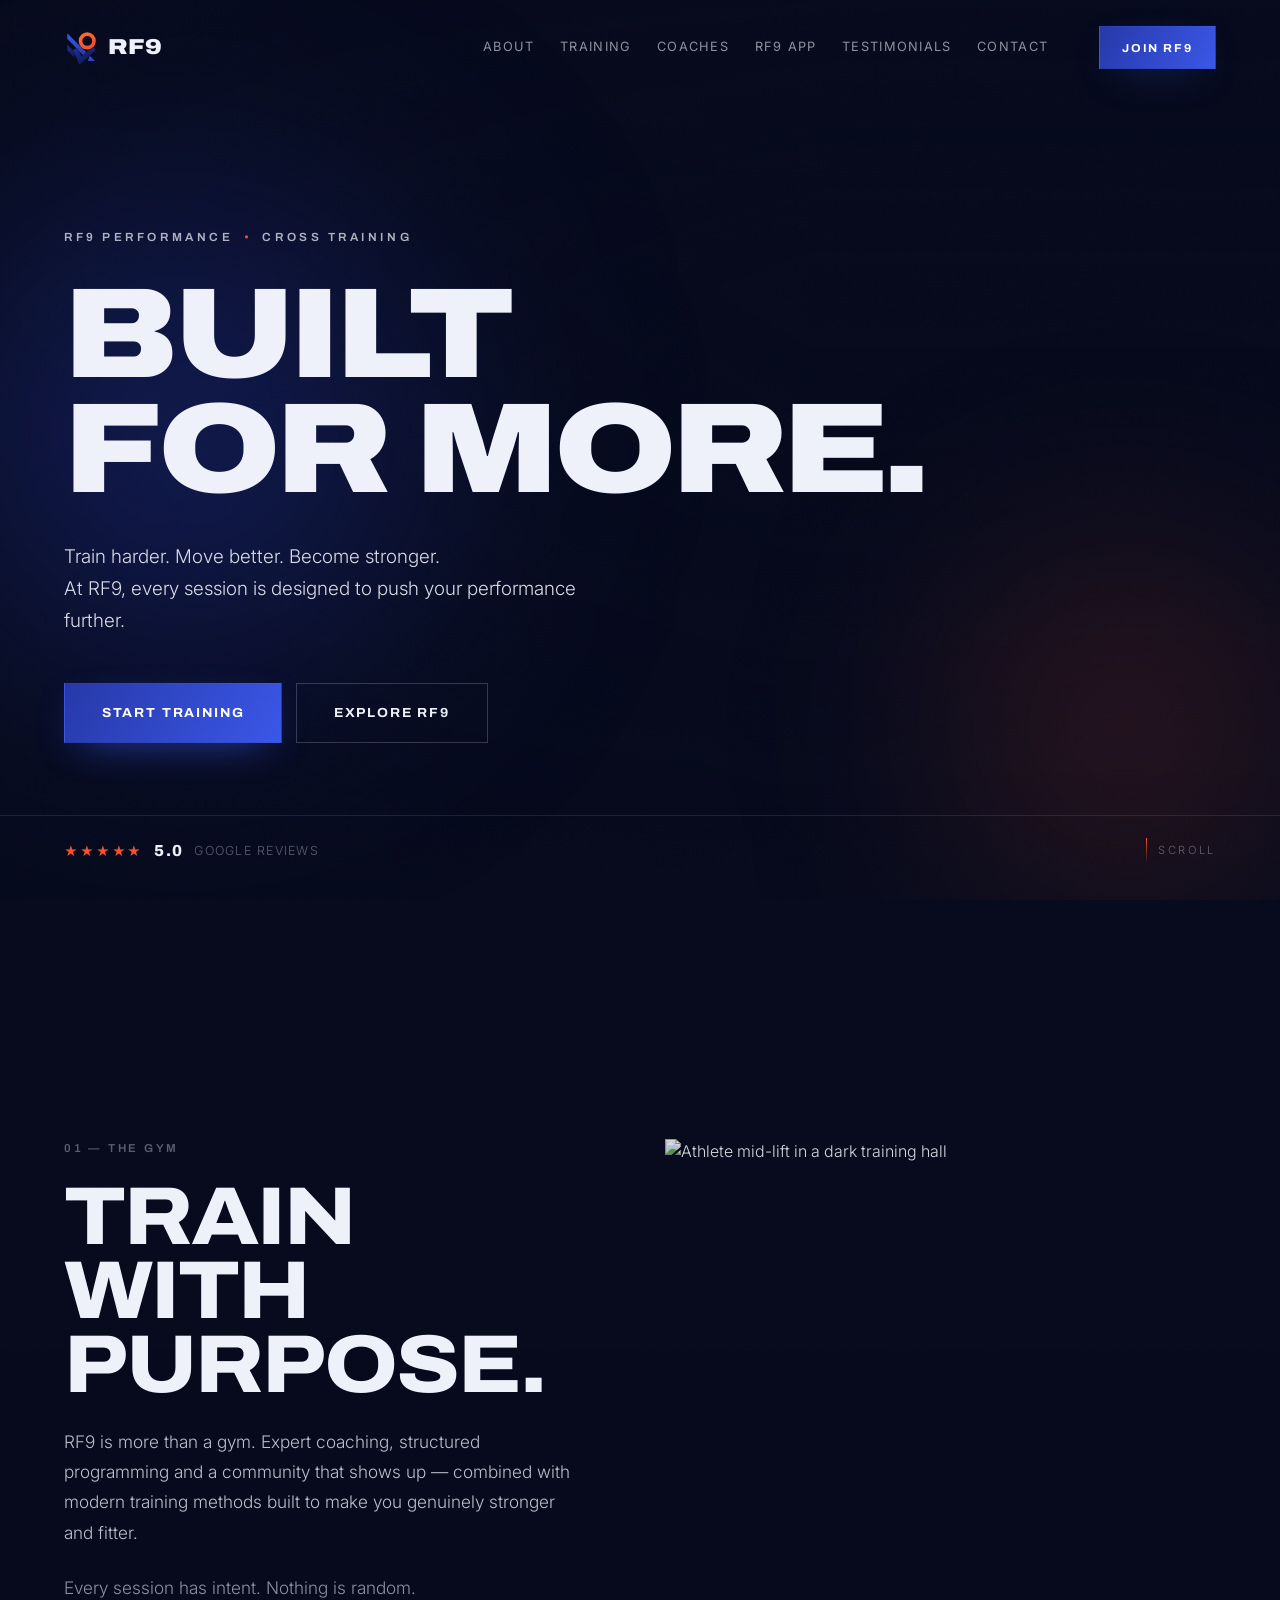
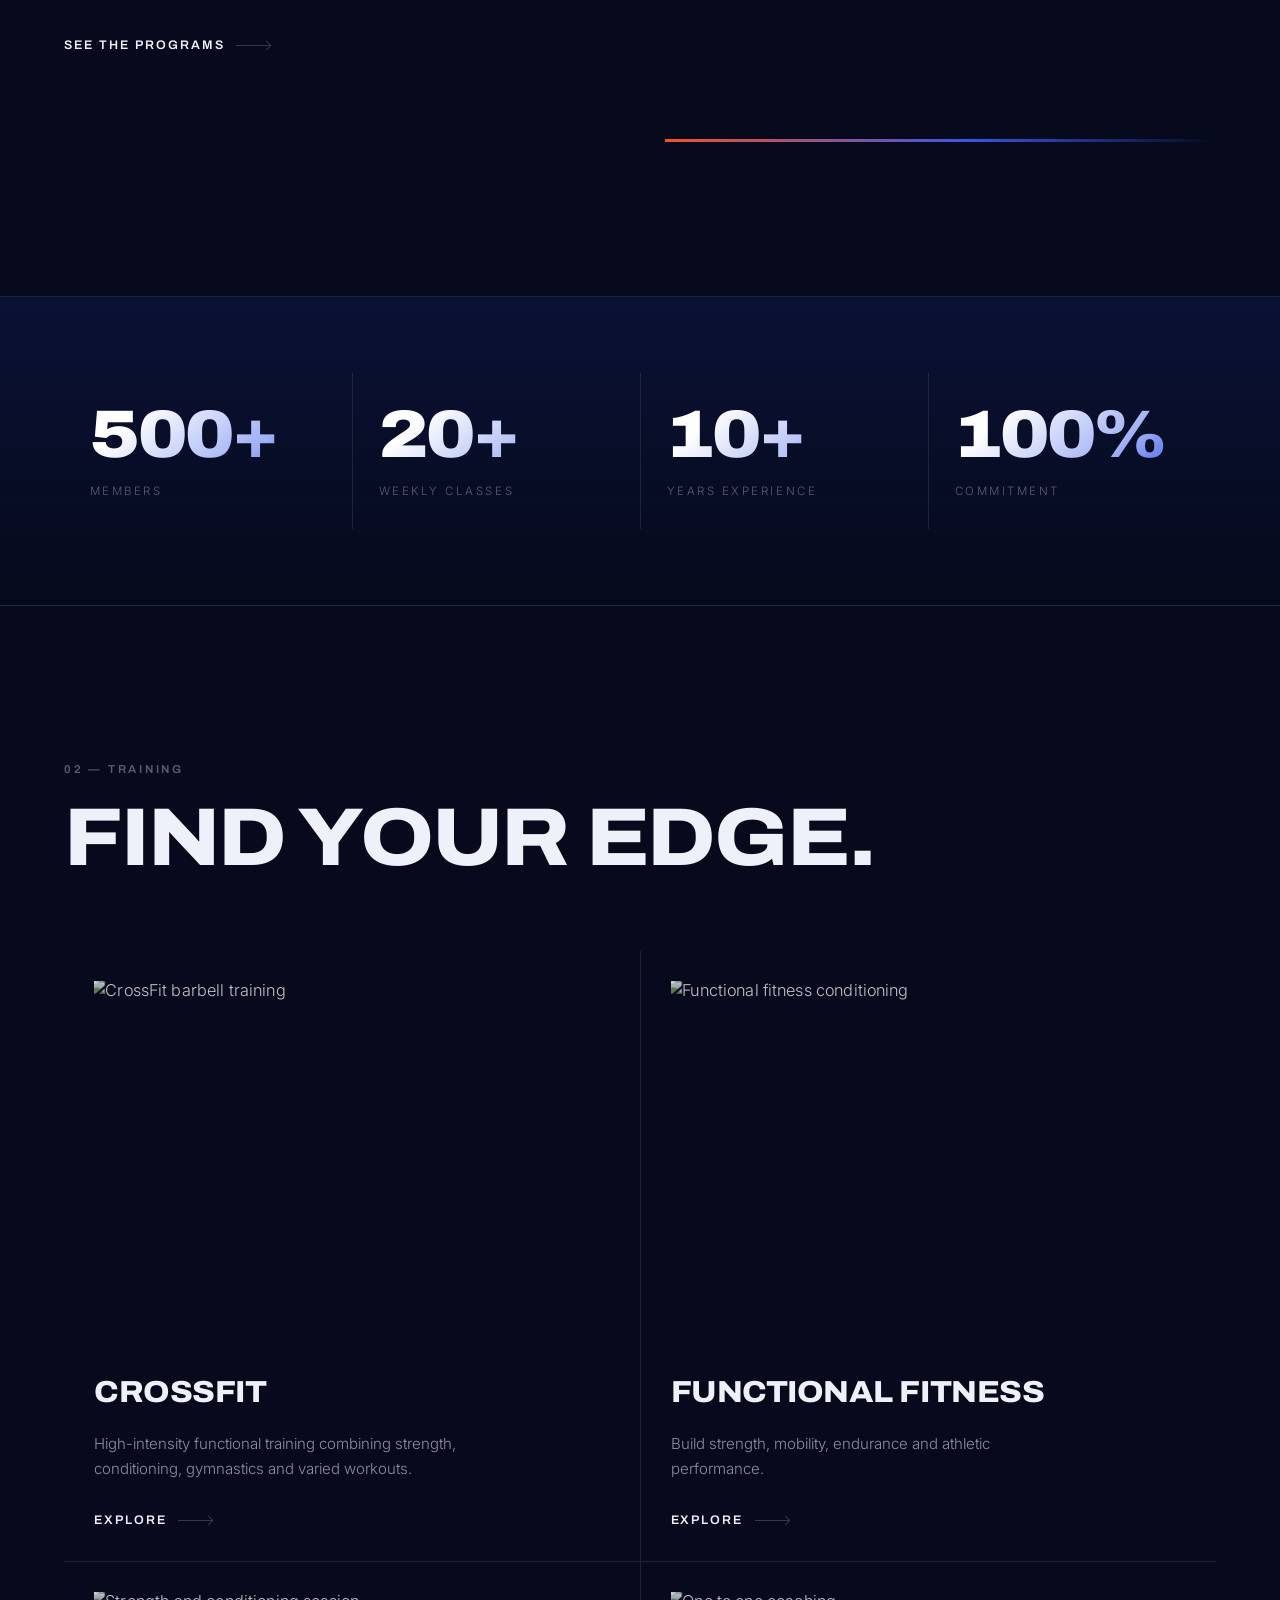
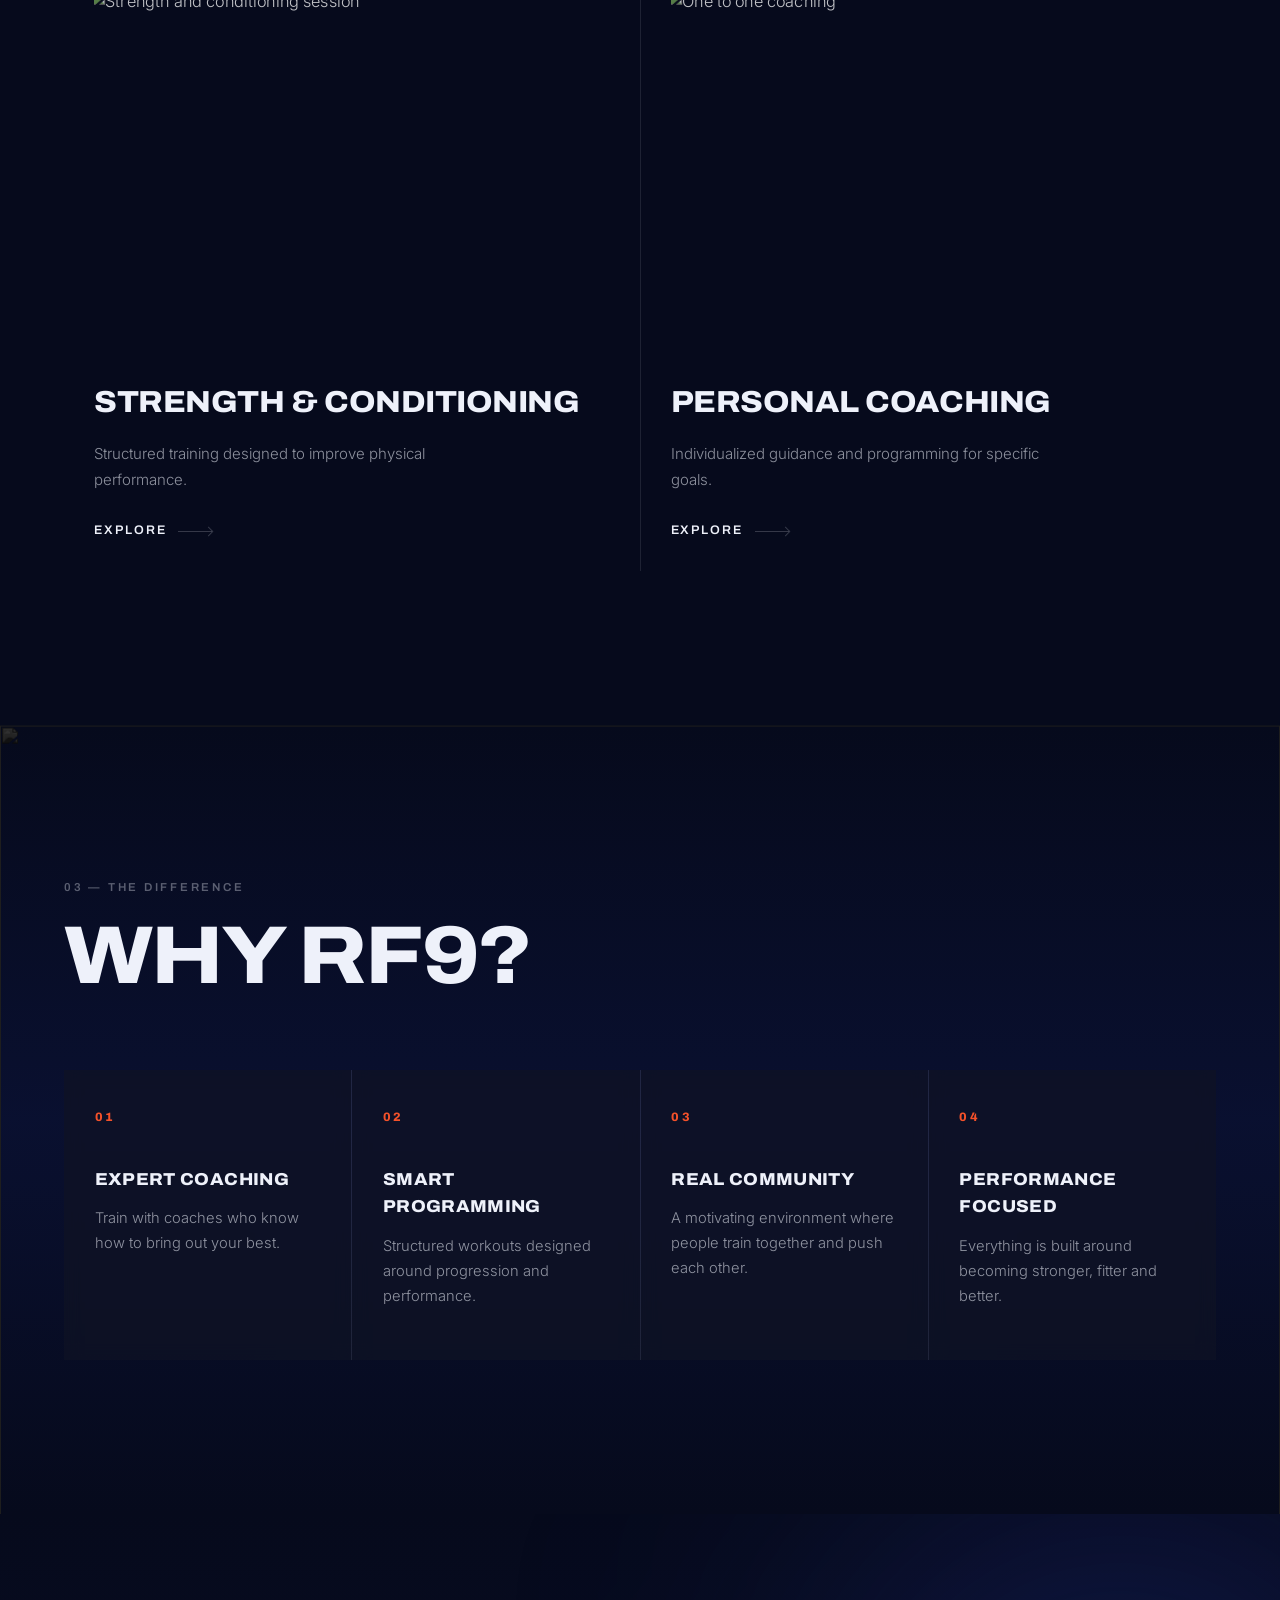
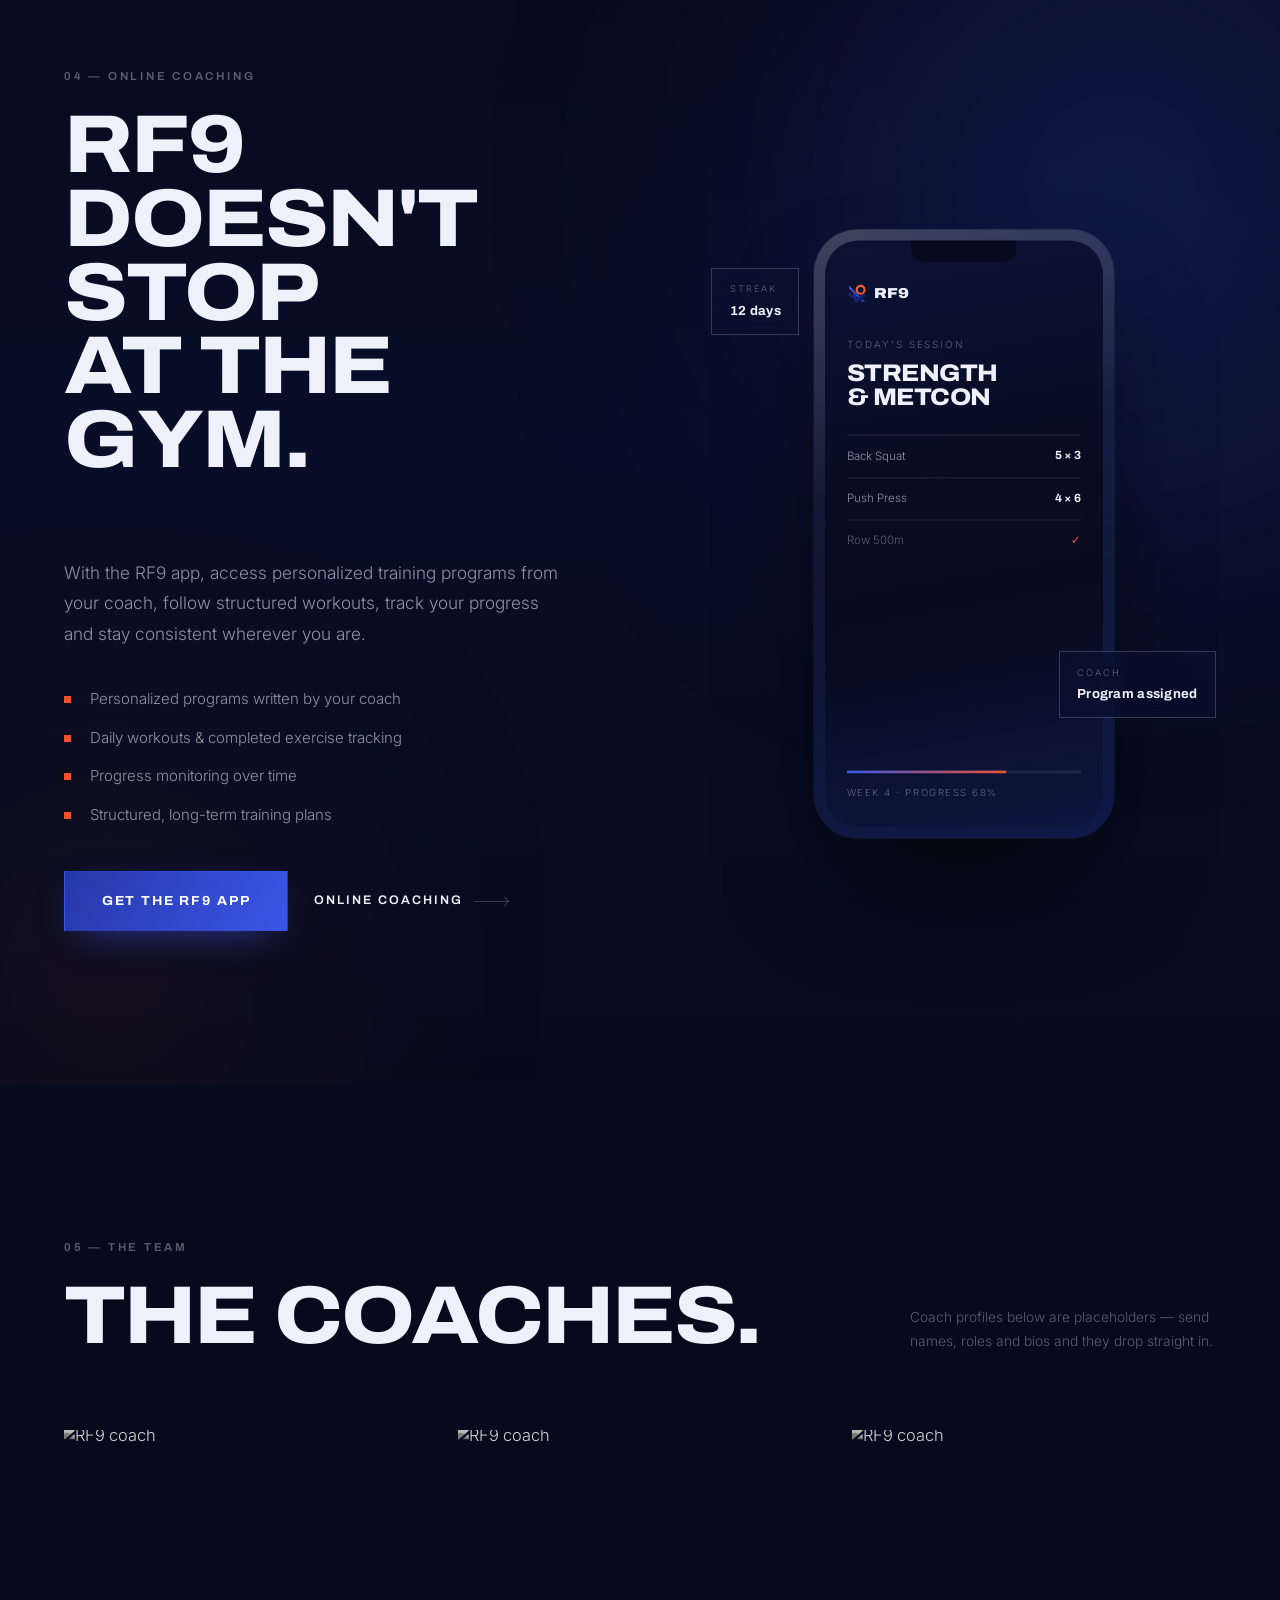
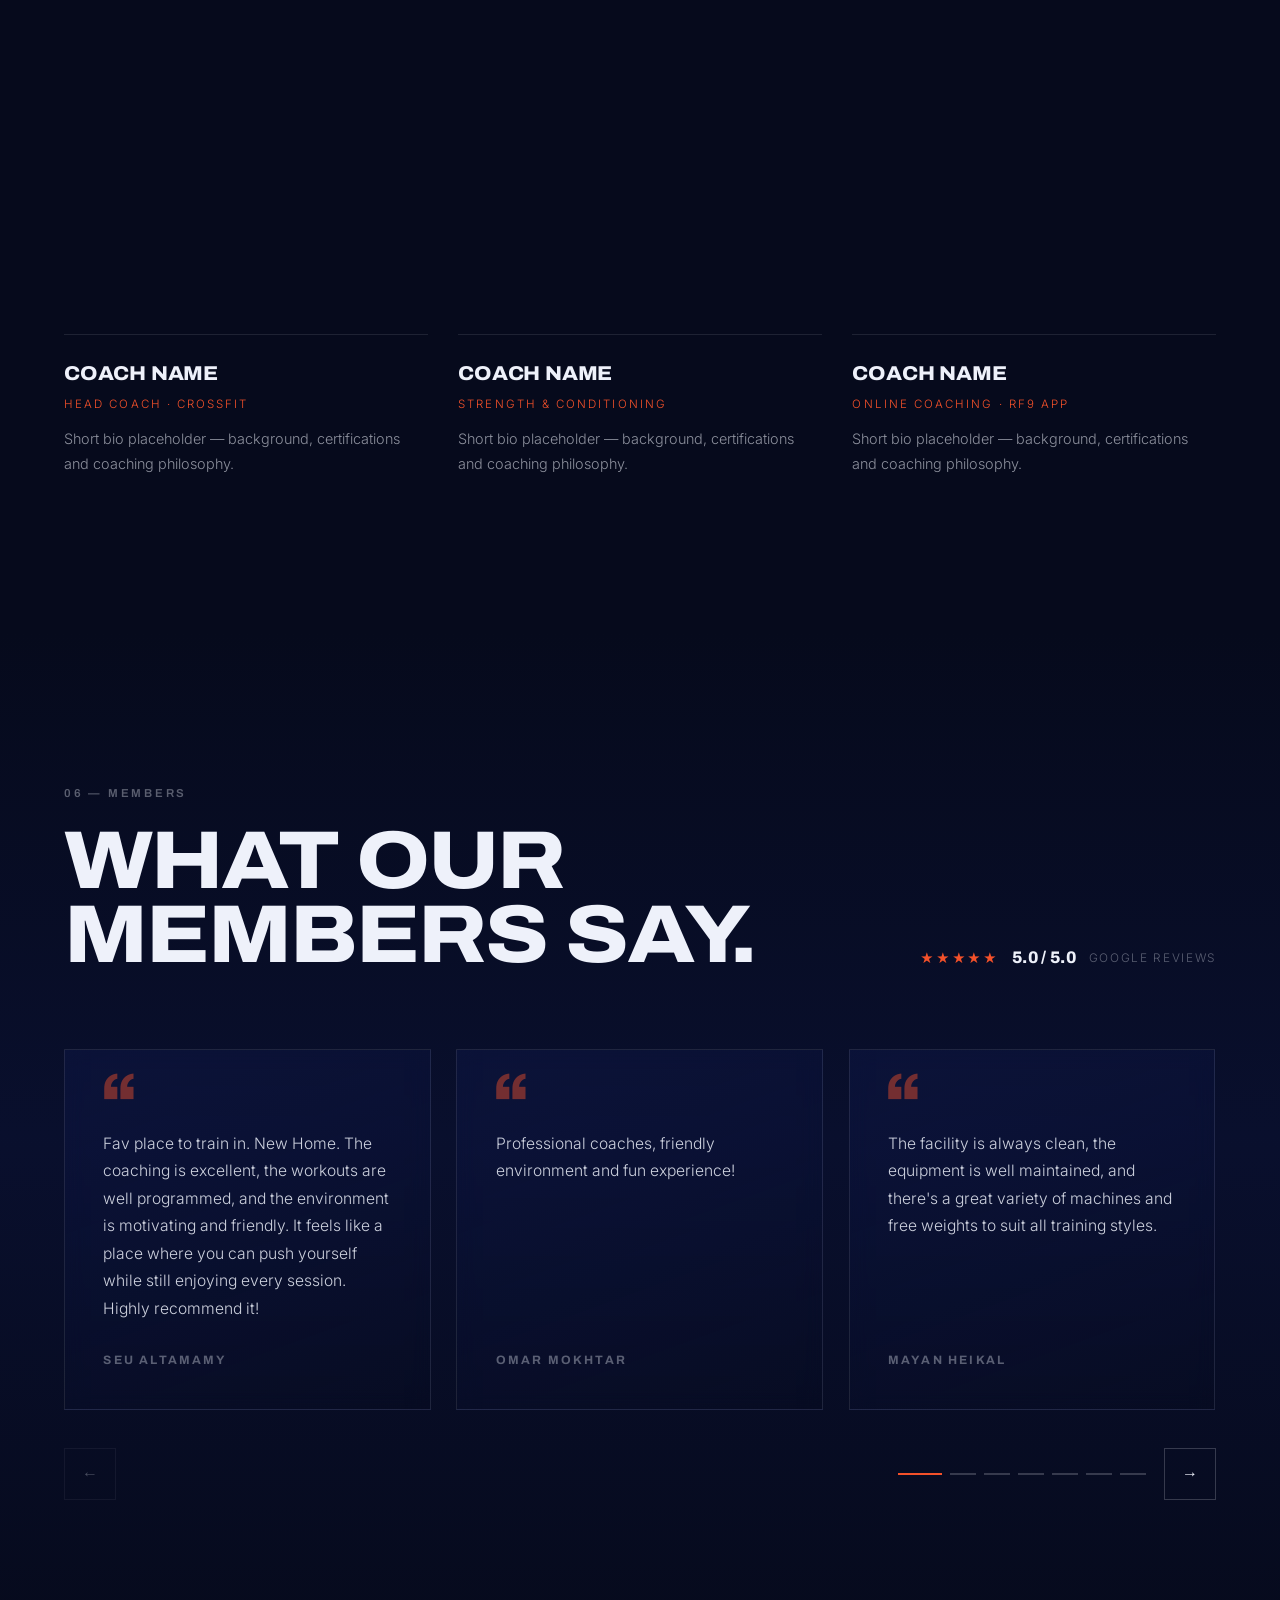
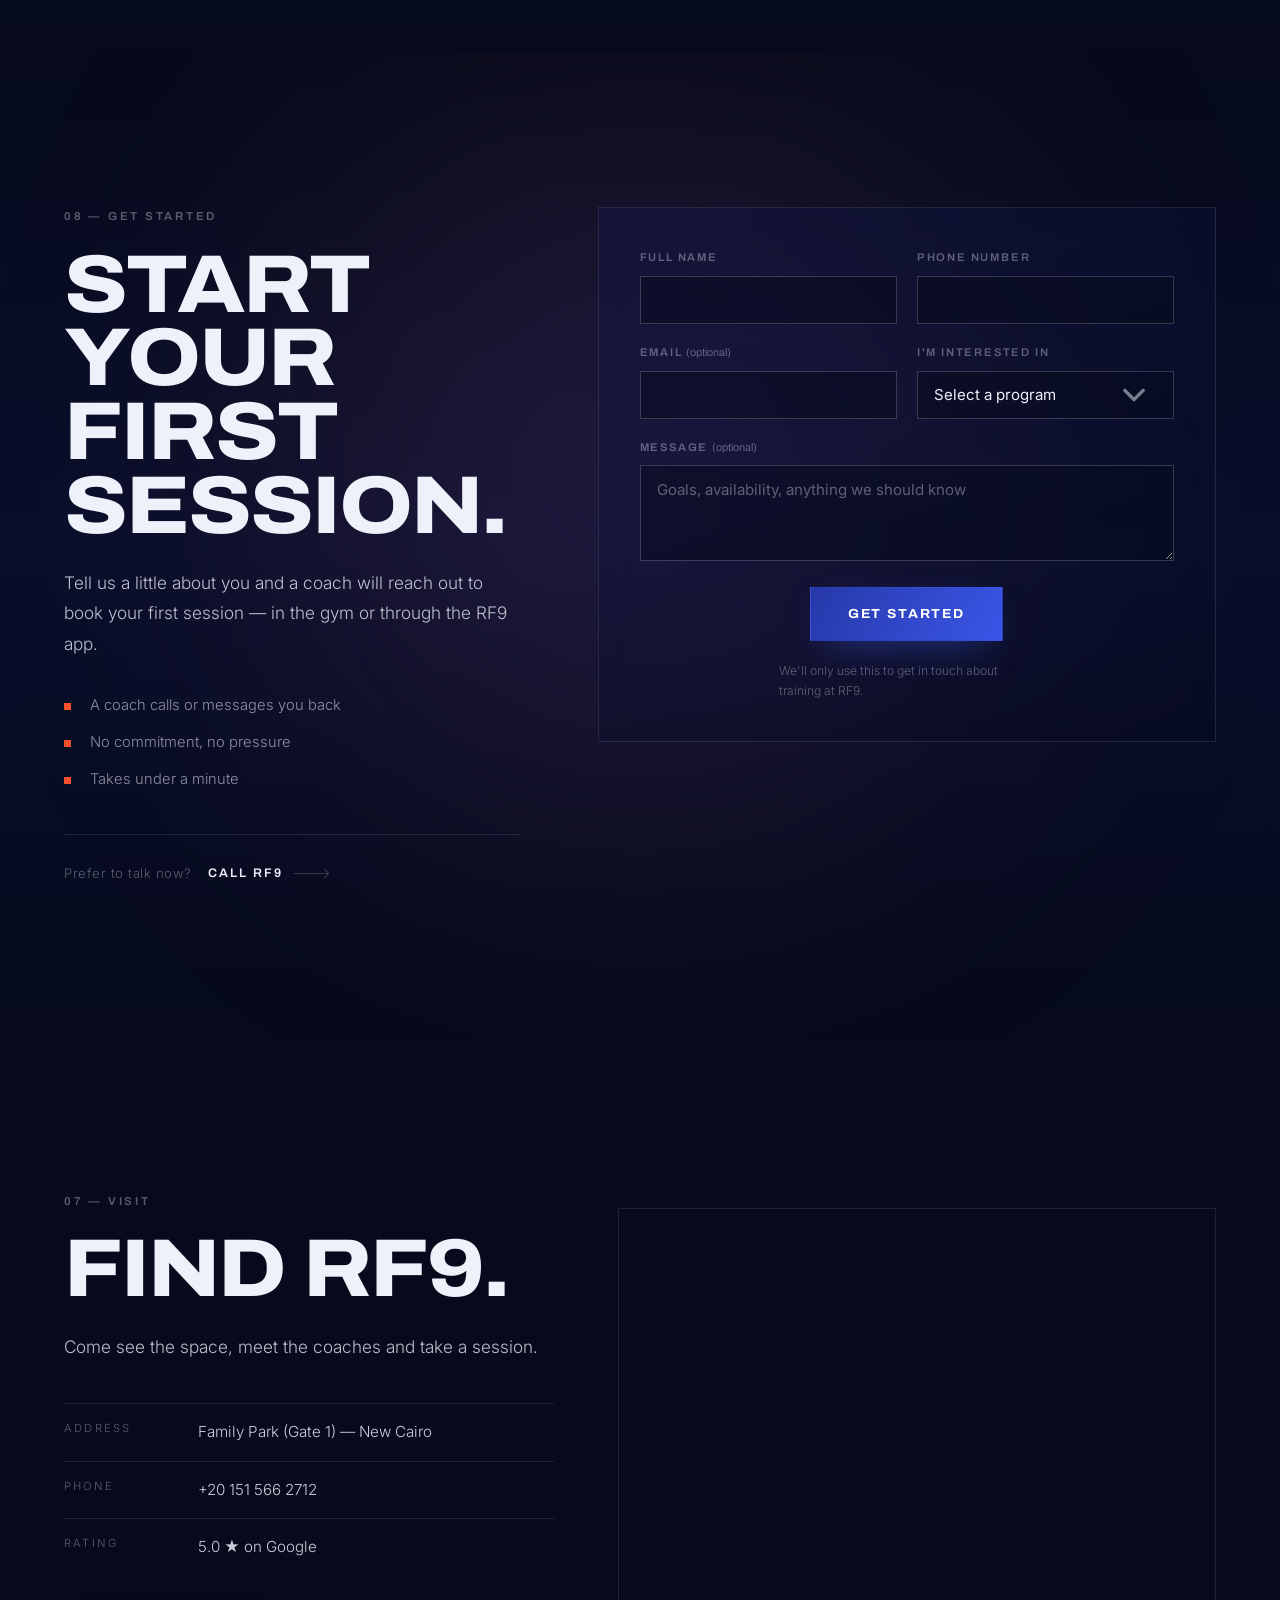
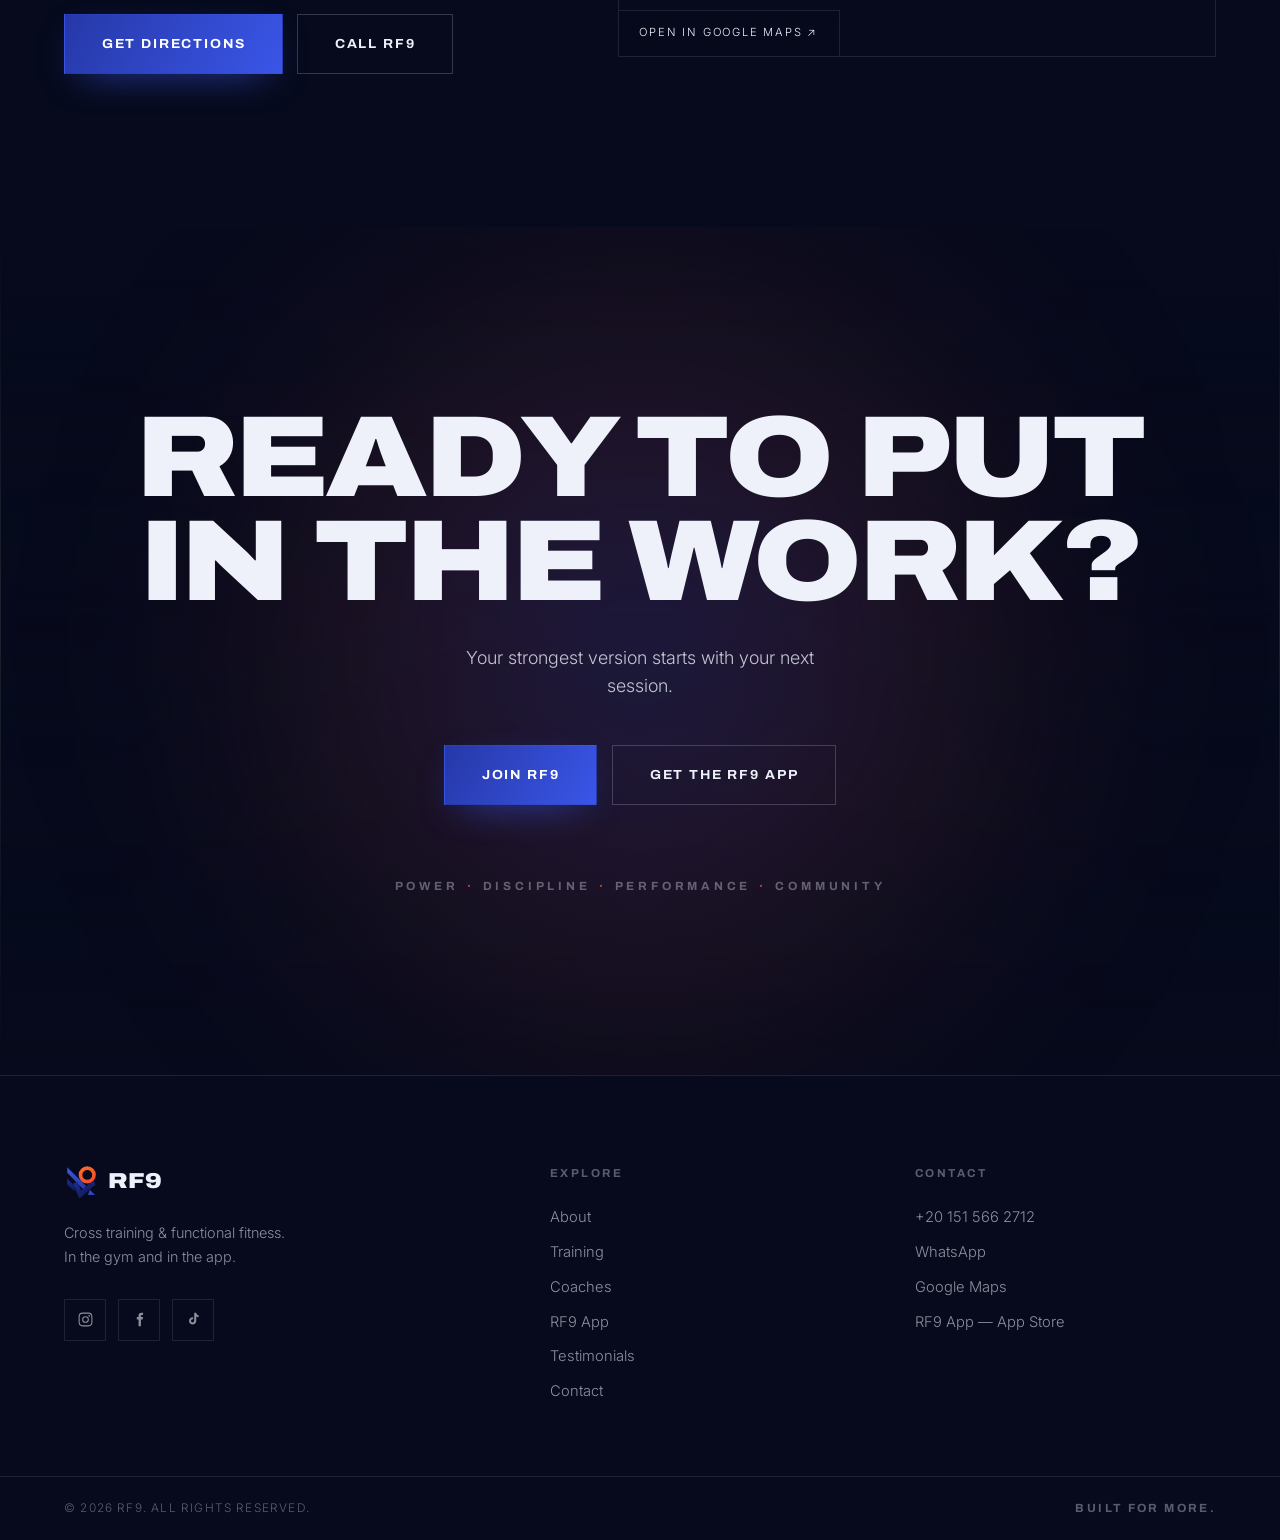
==== index.html @ 8c1f5a5f "Initial commit: RF9 premium gym website Static single-page site for RF9 CrossFit & functional fitnes" ====
<!doctype html>
<html lang="en">
<head>
<meta charset="utf-8">
<meta name="viewport" content="width=device-width,initial-scale=1">
<title>RF9 — Built For More. | CrossFit &amp; Functional Fitness</title>
<meta name="description" content="RF9 is a performance-focused CrossFit and functional fitness gym. Expert coaching, structured programming and online coaching through the RF9 app.">
<meta name="theme-color" content="#070B20">
<meta property="og:title" content="RF9 — Built For More.">
<meta property="og:description" content="Train harder. Move better. Become stronger.">
<meta property="og:type" content="website">
<link rel="icon" href="assets/logo.svg">
<link rel="preconnect" href="https://fonts.googleapis.com">
<link rel="preconnect" href="https://fonts.gstatic.com" crossorigin>
<link rel="preconnect" href="https://images.unsplash.com">
<link href="https://fonts.googleapis.com/css2?family=Archivo:wdth,wght@75..125,400..900&family=Inter:wght@300;400;500&display=swap" rel="stylesheet">
<link rel="stylesheet" href="styles.css">
</head>
<body>
<div class="grain" aria-hidden="true"></div>

<!-- ============ NAV ============ -->
<header class="nav" id="nav">
  <div class="nav__inner">
    <a class="brand" href="#top" aria-label="RF9 home">
      <img src="assets/logo.svg" alt="" class="brand__mark">
      <span class="brand__word">RF9</span>
    </a>
    <nav class="nav__links" aria-label="Primary">
      <a href="#about">About</a>
      <a href="#training">Training</a>
      <a href="#coaches">Coaches</a>
      <a href="#app">RF9 App</a>
      <a href="#testimonials">Testimonials</a>
      <a href="#contact">Contact</a>
    </nav>
    <a class="btn btn--solid nav__cta" href="#start" data-magnetic>Join RF9</a>
    <button class="burger" id="burger" aria-label="Open menu" aria-expanded="false" aria-controls="mobileMenu">
      <span></span><span></span>
    </button>
  </div>
</header>

<div class="mobile-menu" id="mobileMenu" hidden>
  <nav aria-label="Mobile">
    <a href="#about">About</a>
    <a href="#training">Training</a>
    <a href="#coaches">Coaches</a>
    <a href="#app">RF9 App</a>
    <a href="#testimonials">Testimonials</a>
    <a href="#contact">Contact</a>
  </nav>
  <div class="mobile-menu__foot">
    <a class="btn btn--solid" href="#start">Join RF9</a>
    <a class="btn btn--ghost" href="tel:+201515662712">Call RF9</a>
  </div>
</div>

<main id="top">

<!-- ============ HERO ============ -->
<section class="hero">
  <div class="hero__media">
    <img src="https://images.unsplash.com/photo-1526506118085-60ce8714f8c5?w=2200&q=80&auto=format&fit=crop"
         alt="Athlete training under low light" fetchpriority="high" data-parallax="0.18">
  </div>
  <div class="hero__scrim"></div>
  <div class="hero__glow hero__glow--blue"></div>
  <div class="hero__glow hero__glow--orange"></div>

  <div class="hero__content shell">
    <p class="eyebrow reveal">RF9 Performance <span class="dot">•</span> Cross Training</p>
    <h1 class="hero__title reveal" data-delay="1">Built<br>For More.</h1>
    <p class="hero__copy reveal" data-delay="2">
      Train harder. Move better. Become stronger.<br>
      At RF9, every session is designed to push your performance further.
    </p>
    <div class="hero__actions reveal" data-delay="3">
      <a class="btn btn--solid btn--lg" href="#start" data-magnetic>Start Training</a>
      <a class="btn btn--ghost btn--lg" href="#about" data-magnetic>Explore RF9</a>
    </div>
  </div>

  <div class="hero__foot shell">
    <a class="rating" href="#location">
      <span class="rating__stars" aria-hidden="true">★★★★★</span>
      <span class="rating__num">5.0</span>
      <span class="rating__label">Google Reviews</span>
    </a>
    <span class="scroll-hint"><i></i>Scroll</span>
  </div>
</section>

<!-- ============ INTRO ============ -->
<section class="intro section" id="about">
  <div class="shell intro__grid">
    <div class="intro__text">
      <p class="label reveal">01 — The Gym</p>
      <h2 class="h2 reveal" data-delay="1">Train with<br>purpose.</h2>
      <p class="lead reveal" data-delay="2">
        RF9 is more than a gym. Expert coaching, structured programming and a community
        that shows up — combined with modern training methods built to make you
        genuinely stronger and fitter.
      </p>
      <p class="lead lead--muted reveal" data-delay="3">
        Every session has intent. Nothing is random.
      </p>
      <a class="link-arrow reveal" data-delay="4" href="#training">See the programs <i></i></a>
    </div>
    <figure class="intro__media reveal" data-delay="2">
      <img src="https://images.unsplash.com/photo-1550345332-09e3ac987658?w=1400&q=80&auto=format&fit=crop"
           alt="Athlete mid-lift in a dark training hall" loading="lazy" data-parallax="0.1">
      <span class="intro__rule"></span>
    </figure>
  </div>
</section>

<!-- ============ STATS ============ -->
<section class="stats">
  <div class="shell stats__grid">
    <div class="stat reveal"><span class="stat__num" data-count="500" data-suffix="+">0</span><span class="stat__label">Members</span></div>
    <div class="stat reveal" data-delay="1"><span class="stat__num" data-count="20" data-suffix="+">0</span><span class="stat__label">Weekly Classes</span></div>
    <div class="stat reveal" data-delay="2"><span class="stat__num" data-count="10" data-suffix="+">0</span><span class="stat__label">Years Experience</span></div>
    <div class="stat reveal" data-delay="3"><span class="stat__num" data-count="100" data-suffix="%">0</span><span class="stat__label">Commitment</span></div>
  </div>
</section>

<!-- ============ TRAINING ============ -->
<section class="section training" id="training">
  <div class="shell">
    <header class="section__head">
      <p class="label reveal">02 — Training</p>
      <h2 class="h2 reveal" data-delay="1">Find your edge.</h2>
    </header>

    <div class="programs">
      <a class="program reveal" href="#start">
        <div class="program__media">
          <img src="https://images.unsplash.com/photo-1583454110551-21f2fa2afe61?w=1200&q=80&auto=format&fit=crop" alt="CrossFit barbell training" loading="lazy">
        </div>
        <div class="program__body">
          <h3>CrossFit</h3>
          <p>High-intensity functional training combining strength, conditioning, gymnastics and varied workouts.</p>
          <span class="link-arrow">Explore <i></i></span>
        </div>
      </a>
      <a class="program reveal" data-delay="1" href="#start">
        <div class="program__media">
          <img src="https://images.unsplash.com/photo-1599058917212-d750089bc07e?w=1200&q=80&auto=format&fit=crop" alt="Functional fitness conditioning" loading="lazy">
        </div>
        <div class="program__body">
          <h3>Functional Fitness</h3>
          <p>Build strength, mobility, endurance and athletic performance.</p>
          <span class="link-arrow">Explore <i></i></span>
        </div>
      </a>
      <a class="program reveal" data-delay="2" href="#start">
        <div class="program__media">
          <img src="https://images.unsplash.com/photo-1605296867304-46d5465a13f1?w=1200&q=80&auto=format&fit=crop" alt="Strength and conditioning session" loading="lazy">
        </div>
        <div class="program__body">
          <h3>Strength &amp; Conditioning</h3>
          <p>Structured training designed to improve physical performance.</p>
          <span class="link-arrow">Explore <i></i></span>
        </div>
      </a>
      <a class="program reveal" data-delay="3" href="#start">
        <div class="program__media">
          <img src="https://images.unsplash.com/photo-1574680096145-d05b474e2155?w=1200&q=80&auto=format&fit=crop" alt="One to one coaching" loading="lazy">
        </div>
        <div class="program__body">
          <h3>Personal Coaching</h3>
          <p>Individualized guidance and programming for specific goals.</p>
          <span class="link-arrow">Explore <i></i></span>
        </div>
      </a>
    </div>
  </div>
</section>

<!-- ============ WHY RF9 ============ -->
<section class="section why">
  <div class="why__bg"><img src="https://images.unsplash.com/photo-1581009146145-b5ef050c2e1e?w=1800&q=80&auto=format&fit=crop" alt="" aria-hidden="true" loading="lazy" data-parallax="0.12"></div>
  <div class="shell why__inner">
    <header class="section__head">
      <p class="label reveal">03 — The Difference</p>
      <h2 class="h2 reveal" data-delay="1">Why RF9?</h2>
    </header>
    <div class="pillars">
      <div class="pillar reveal"><span class="pillar__n">01</span><h3>Expert Coaching</h3><p>Train with coaches who know how to bring out your best.</p></div>
      <div class="pillar reveal" data-delay="1"><span class="pillar__n">02</span><h3>Smart Programming</h3><p>Structured workouts designed around progression and performance.</p></div>
      <div class="pillar reveal" data-delay="2"><span class="pillar__n">03</span><h3>Real Community</h3><p>A motivating environment where people train together and push each other.</p></div>
      <div class="pillar reveal" data-delay="3"><span class="pillar__n">04</span><h3>Performance Focused</h3><p>Everything is built around becoming stronger, fitter and better.</p></div>
    </div>
  </div>
</section>

<!-- ============ RF9 APP ============ -->
<section class="section app" id="app">
  <div class="app__aura app__aura--blue"></div>
  <div class="app__aura app__aura--orange"></div>
  <div class="shell app__grid">
    <div class="app__text">
      <p class="label reveal">04 — Online Coaching</p>
      <h2 class="h2 reveal" data-delay="1">RF9 doesn't stop<br>at the gym.</h2>
      <p class="lead reveal" data-delay="2">Your training can go wherever you do.</p>
      <p class="lead lead--muted reveal" data-delay="3">
        With the RF9 app, access personalized training programs from your coach,
        follow structured workouts, track your progress and stay consistent wherever you are.
      </p>
      <ul class="app__list reveal" data-delay="3">
        <li>Personalized programs written by your coach</li>
        <li>Daily workouts &amp; completed exercise tracking</li>
        <li>Progress monitoring over time</li>
        <li>Structured, long-term training plans</li>
      </ul>
      <div class="app__actions reveal" data-delay="4">
        <a class="btn btn--solid btn--lg" href="https://apps.apple.com/eg/app/rf9/id6776880317" target="_blank" rel="noopener" data-magnetic>Get the RF9 App</a>
        <a class="link-arrow" href="#start">Online Coaching <i></i></a>
      </div>
    </div>

    <div class="app__visual reveal" data-delay="2">
      <div class="phone" data-parallax="0.06">
        <div class="phone__frame">
          <div class="phone__screen">
            <div class="ui">
              <div class="ui__top">
                <img src="assets/logo.svg" alt="" class="ui__logo">
                <span class="ui__word">RF9</span>
              </div>
              <p class="ui__hello">Today's Session</p>
              <h4 class="ui__title">Strength<br>&amp; Metcon</h4>
              <div class="ui__row"><span>Back Squat</span><b>5 × 3</b></div>
              <div class="ui__row"><span>Push Press</span><b>4 × 6</b></div>
              <div class="ui__row ui__row--done"><span>Row 500m</span><b>✓</b></div>
              <div class="ui__bar"><i style="width:68%"></i></div>
              <p class="ui__meta">Week 4 · Progress 68%</p>
            </div>
          </div>
        </div>
      </div>
      <div class="float float--a">
        <span class="float__k">Streak</span><span class="float__v">12 days</span>
      </div>
      <div class="float float--b">
        <span class="float__k">Coach</span><span class="float__v">Program assigned</span>
      </div>
    </div>
  </div>
</section>

<!-- ============ COACHES ============ -->
<section class="section coaches" id="coaches">
  <div class="shell">
    <header class="section__head section__head--split">
      <div>
        <p class="label reveal">05 — The Team</p>
        <h2 class="h2 reveal" data-delay="1">The coaches.</h2>
      </div>
      <p class="section__note reveal" data-delay="2">Coach profiles below are placeholders — send names, roles and bios and they drop straight in.</p>
    </header>
    <div class="coach-grid">
      <article class="coach reveal">
        <div class="coach__media"><img src="https://images.unsplash.com/photo-1574680096145-d05b474e2155?w=900&q=80&auto=format&fit=crop" alt="RF9 coach" loading="lazy"></div>
        <div class="coach__body">
          <h3>Coach Name</h3>
          <p class="coach__role">Head Coach · CrossFit</p>
          <p class="coach__bio">Short bio placeholder — background, certifications and coaching philosophy.</p>
        </div>
      </article>
      <article class="coach reveal" data-delay="1">
        <div class="coach__media"><img src="https://images.unsplash.com/photo-1532384748853-8f54a8f476e2?w=900&q=80&auto=format&fit=crop" alt="RF9 coach" loading="lazy"></div>
        <div class="coach__body">
          <h3>Coach Name</h3>
          <p class="coach__role">Strength &amp; Conditioning</p>
          <p class="coach__bio">Short bio placeholder — background, certifications and coaching philosophy.</p>
        </div>
      </article>
      <article class="coach reveal" data-delay="2">
        <div class="coach__media"><img src="https://images.unsplash.com/photo-1541534741688-6078c6bfb5c5?w=900&q=80&auto=format&fit=crop" alt="RF9 coach" loading="lazy"></div>
        <div class="coach__body">
          <h3>Coach Name</h3>
          <p class="coach__role">Online Coaching · RF9 App</p>
          <p class="coach__bio">Short bio placeholder — background, certifications and coaching philosophy.</p>
        </div>
      </article>
    </div>
  </div>
</section>

<!-- ============ TESTIMONIALS ============ -->
<section class="section quotes" id="testimonials">
  <div class="shell">
    <header class="section__head section__head--split">
      <div>
        <p class="label reveal">06 — Members</p>
        <h2 class="h2 reveal" data-delay="1">What our<br>members say.</h2>
      </div>
      <div class="quotes__rating reveal" data-delay="2">
        <span class="rating__stars" aria-hidden="true">★★★★★</span>
        <strong>5.0 / 5.0</strong>
        <span>Google Reviews</span>
      </div>
    </header>

    <div class="carousel" id="carousel">
      <div class="carousel__track" id="track">
        <figure class="quote"><blockquote>Fav place to train in. New Home. The coaching is excellent, the workouts are well programmed, and the environment is motivating and friendly. It feels like a place where you can push yourself while still enjoying every session. Highly recommend it!</blockquote><figcaption>Seu Altamamy</figcaption></figure>
        <figure class="quote"><blockquote>Professional coaches, friendly environment and fun experience!</blockquote><figcaption>Omar Mokhtar</figcaption></figure>
        <figure class="quote"><blockquote>The facility is always clean, the equipment is well maintained, and there's a great variety of machines and free weights to suit all training styles.</blockquote><figcaption>Mayan Heikal</figcaption></figure>
        <figure class="quote"><blockquote>Feels like home. Best coach ever.</blockquote><figcaption>Sahar Hatem</figcaption></figure>
        <figure class="quote"><blockquote>Very spacious. One of the best places to train at.</blockquote><figcaption>Rawan Farid</figcaption></figure>
        <figure class="quote"><blockquote>It's comfortable and the coaches are really good.</blockquote><figcaption>Ahmed Abdelsalam</figcaption></figure>
        <figure class="quote"><blockquote>The finest out there!!</blockquote><figcaption>Ragy Emad</figcaption></figure>
        <figure class="quote"><blockquote>Different experience.</blockquote><figcaption>Mohamed Sherif</figcaption></figure>
        <figure class="quote"><blockquote>10/10</blockquote><figcaption>Saged Reda</figcaption></figure>
      </div>
      <div class="carousel__nav">
        <button class="cbtn" id="prev" aria-label="Previous testimonials">&#8592;</button>
        <div class="carousel__dots" id="dots"></div>
        <button class="cbtn" id="next" aria-label="Next testimonials">&#8594;</button>
      </div>
    </div>
  </div>
</section>

<!-- ============ LEAD FORM ============ -->
<section class="section leadgen" id="start">
  <div class="lead__aura"></div>
  <div class="shell lead__grid">
    <div class="lead__text">
      <p class="label reveal">08 — Get Started</p>
      <h2 class="h2 reveal" data-delay="1">Start your<br>first session.</h2>
      <p class="lead reveal" data-delay="2">
        Tell us a little about you and a coach will reach out to book your first
        session — in the gym or through the RF9 app.
      </p>
      <ul class="lead__points reveal" data-delay="3">
        <li>A coach calls or messages you back</li>
        <li>No commitment, no pressure</li>
        <li>Takes under a minute</li>
      </ul>
      <div class="lead__alt reveal" data-delay="4">
        <span>Prefer to talk now?</span>
        <a class="link-arrow" href="tel:+201515662712">Call RF9 <i></i></a>
      </div>
    </div>

    <form class="lead__form reveal" id="leadForm" data-delay="2" novalidate>
      <div class="field">
        <label for="lf-name">Full name</label>
        <input id="lf-name" name="name" type="text" autocomplete="name" required>
        <span class="field__err">Please enter your name.</span>
      </div>

      <div class="field">
        <label for="lf-phone">Phone number</label>
        <input id="lf-phone" name="phone" type="tel" inputmode="tel" autocomplete="tel" required>
        <span class="field__err">Please enter a valid phone number.</span>
      </div>

      <div class="field">
        <label for="lf-email">Email <span class="field__opt">(optional)</span></label>
        <input id="lf-email" name="email" type="email" autocomplete="email">
        <span class="field__err">Please enter a valid email.</span>
      </div>

      <div class="field">
        <label for="lf-interest">I'm interested in</label>
        <select id="lf-interest" name="interest" required>
          <option value="" disabled selected>Select a program</option>
          <option>CrossFit</option>
          <option>Functional Fitness</option>
          <option>Strength &amp; Conditioning</option>
          <option>Personal Coaching</option>
          <option>RF9 App — Online Coaching</option>
          <option>Not sure yet</option>
        </select>
        <span class="field__err">Please select an option.</span>
      </div>

      <div class="field field--wide">
        <label for="lf-message">Message <span class="field__opt">(optional)</span></label>
        <textarea id="lf-message" name="message" rows="3" placeholder="Goals, availability, anything we should know"></textarea>
      </div>

      <!-- honeypot: leave empty, hidden from real users -->
      <div class="field field--trap" aria-hidden="true">
        <label for="lf-company">Company</label>
        <input id="lf-company" name="company" type="text" tabindex="-1" autocomplete="off">
      </div>

      <div class="field field--wide lead__submit-row">
        <button class="btn btn--solid btn--lg" type="submit" id="leadSubmit" data-magnetic>
          <span class="btn__label">Get Started</span>
          <span class="btn__spinner" aria-hidden="true"></span>
        </button>
        <p class="lead__privacy">We'll only use this to get in touch about training at RF9.</p>
      </div>

      <div class="lead__status" id="leadStatus" role="status" aria-live="polite" hidden></div>
    </form>
  </div>
</section>

<!-- ============ LOCATION ============ -->
<section class="section location" id="location">
  <div class="shell location__grid">
    <div class="location__text">
      <p class="label reveal">07 — Visit</p>
      <h2 class="h2 reveal" data-delay="1">Find RF9.</h2>
      <p class="lead reveal" data-delay="2">Come see the space, meet the coaches and take a session.</p>
      <dl class="facts reveal" data-delay="3">
        <div><dt>Address</dt><dd><a target="_blank" rel="noopener" href="https://maps.google.com/maps/place//data=!4m2!3m1!1s0x14581973985d6011:0x79b90a5e2970f001?entry=s&amp;sa=X&amp;ved=2ahUKEwjV04up7O6WAxXNe6QEHci-FoMQ4kB6BAgVEAA&amp;hl=en">Family Park (Gate 1) &mdash; New Cairo</a></dd></div>
        <div><dt>Phone</dt><dd><a href="tel:+201515662712">+20 151 566 2712</a></dd></div>
        <div><dt>Rating</dt><dd>5.0 &#9733; on Google</dd></div>
      </dl>
      <div class="location__actions reveal" data-delay="4">
        <a class="btn btn--solid btn--lg" target="_blank" rel="noopener" data-magnetic
           href="https://maps.google.com/maps/place//data=!4m2!3m1!1s0x14581973985d6011:0x79b90a5e2970f001?entry=s&amp;sa=X&amp;ved=2ahUKEwjV04up7O6WAxXNe6QEHci-FoMQ4kB6BAgVEAA&amp;hl=en">Get Directions</a>
        <a class="btn btn--ghost btn--lg" href="tel:+201515662712" data-magnetic>Call RF9</a>
      </div>
    </div>
    <div class="location__map reveal" data-delay="2">
      <iframe title="RF9 location on Google Maps" loading="lazy" referrerpolicy="no-referrer-when-downgrade"
        src="https://www.google.com/maps?cid=8771053148819222529&amp;output=embed&amp;hl=en&amp;z=16"></iframe>
      <a class="location__map-link" target="_blank" rel="noopener"
         href="https://maps.google.com/maps/place//data=!4m2!3m1!1s0x14581973985d6011:0x79b90a5e2970f001?entry=s&amp;sa=X&amp;ved=2ahUKEwjV04up7O6WAxXNe6QEHci-FoMQ4kB6BAgVEAA&amp;hl=en">Open in Google Maps &#8599;</a>
    </div>
  </div>
</section>

<!-- ============ FINAL CTA ============ -->
<section class="final" id="contact">
  <div class="final__media"><img src="https://images.unsplash.com/photo-1593079831268-3381b0db4a77?w=2000&q=80&auto=format&fit=crop" alt="" aria-hidden="true" loading="lazy" data-parallax="0.15"></div>
  <div class="final__scrim"></div>
  <div class="final__glow"></div>
  <div class="shell final__content">
    <h2 class="final__title reveal">Ready to put<br>in the work?</h2>
    <p class="final__copy reveal" data-delay="1">Your strongest version starts with your next session.</p>
    <div class="final__actions reveal" data-delay="2">
      <a class="btn btn--solid btn--lg" href="tel:+201515662712" data-magnetic>Join RF9</a>
      <a class="btn btn--ghost btn--lg" href="https://apps.apple.com/eg/app/rf9/id6776880317" target="_blank" rel="noopener" data-magnetic>Get the RF9 App</a>
    </div>
    <p class="final__words reveal" data-delay="3">Power <span>·</span> Discipline <span>·</span> Performance <span>·</span> Community</p>
  </div>
</section>

</main>

<!-- ============ FOOTER ============ -->
<footer class="footer">
  <div class="shell footer__grid">
    <div class="footer__brand">
      <a class="brand" href="#top"><img src="assets/logo.svg" alt="" class="brand__mark"><span class="brand__word">RF9</span></a>
      <p>Cross training &amp; functional fitness.<br>In the gym and in the app.</p>
      <div class="socials">
        <a href="https://www.instagram.com/rf9.eg?stkn=Z3o0cDMwNG5zOHB5" target="_blank" rel="noopener" aria-label="RF9 on Instagram">
          <svg viewBox="0 0 24 24" aria-hidden="true"><rect x="3" y="3" width="18" height="18" rx="5"/><circle cx="12" cy="12" r="4"/><circle cx="17.2" cy="6.8" r="1.2" fill="currentColor" stroke="none"/></svg>
        </a>
        <a href="https://www.facebook.com/share/14ss6vTV2Nh/?mibextid=wwXIfr" target="_blank" rel="noopener" aria-label="RF9 on Facebook">
          <svg viewBox="0 0 24 24" aria-hidden="true"><path fill="currentColor" stroke="none" d="M14 8.5V6.8c0-.8.3-1.3 1.4-1.3H17V2.6c-.4-.05-1.3-.15-2.4-.15-2.4 0-3.9 1.4-3.9 4v2.05H8.2V12h2.5v9.4h3.3V12h2.5l.4-3.5H14z"/></svg>
        </a>
        <a href="https://www.tiktok.com/@rf9.fitness?_r=1&amp;_t=ZS-99jaX3AGAan" target="_blank" rel="noopener" aria-label="RF9 on TikTok">
          <svg viewBox="0 0 24 24" aria-hidden="true"><path fill="currentColor" stroke="none" d="M13.2 2.6h2.7c.2 1.9 1.3 3.3 3.3 3.5v2.7c-1.2 0-2.4-.4-3.3-1v5.9c0 3-2.2 5.3-5.1 5.3S5.7 16.7 5.7 13.8c0-2.8 2.2-5 5-5 .3 0 .5 0 .8.05v2.8a2.3 2.3 0 0 0-.8-.15 2.3 2.3 0 1 0 2.3 2.3V2.6z"/></svg>
        </a>
      </div>
    </div>

    <nav class="footer__col" aria-label="Footer">
      <h4>Explore</h4>
      <a href="#about">About</a><a href="#training">Training</a><a href="#coaches">Coaches</a>
      <a href="#app">RF9 App</a><a href="#testimonials">Testimonials</a><a href="#contact">Contact</a>
    </nav>

    <div class="footer__col">
      <h4>Contact</h4>
      <a href="tel:+201515662712">+20 151 566 2712</a>
      <a href="https://wa.me/201515662712" target="_blank" rel="noopener">WhatsApp</a>
      <a target="_blank" rel="noopener" href="https://maps.google.com/maps/place//data=!4m2!3m1!1s0x14581973985d6011:0x79b90a5e2970f001?entry=s&amp;sa=X&amp;ved=2ahUKEwjV04up7O6WAxXNe6QEHci-FoMQ4kB6BAgVEAA&amp;hl=en">Google Maps</a>
      <a href="https://apps.apple.com/eg/app/rf9/id6776880317" target="_blank" rel="noopener">RF9 App — App Store</a>
    </div>
  </div>
  <div class="shell footer__bar">
    <span>&copy; <span id="year">2026</span> RF9. All rights reserved.</span>
    <span class="footer__tag">Built For More.</span>
  </div>
</footer>

<script src="main.js"></script>
</body>
</html>
---- styles.css ----
/* ============================================================
   RF9 — Performance brand system
   ============================================================ */

:root{
  --navy-900:#060A1C;
  --navy-800:#0A1130;
  --navy-700:#101B55;
  --blue-600:#2638A8;
  --blue-500:#3A56E8;
  --orange:#F4512A;
  --orange-soft:#FF6A2B;
  --white:#FFFFFF;
  --off:#EEF1FA;
  --muted:rgba(238,241,250,.58);
  --faint:rgba(238,241,250,.36);
  --line:rgba(238,241,250,.10);
  --line-strong:rgba(238,241,250,.20);

  --shell:1280px;
  --pad:clamp(20px,5vw,64px);
  --sec:clamp(96px,12vw,180px);

  --ease:cubic-bezier(.22,.61,.36,1);
  --ease-out:cubic-bezier(.16,1,.3,1);

  --display:"Archivo","Arial Narrow",system-ui,sans-serif;
  --body:"Inter",system-ui,-apple-system,sans-serif;
}

*,*::before,*::after{box-sizing:border-box}

html{
  scroll-behavior:smooth;
  -webkit-text-size-adjust:100%;
}
@media (prefers-reduced-motion:reduce){ html{scroll-behavior:auto} }

body{
  margin:0;
  background:var(--navy-900);
  color:var(--off);
  font-family:var(--body);
  font-size:16px;
  line-height:1.6;
  font-weight:300;
  overflow-x:hidden;
  -webkit-font-smoothing:antialiased;
}

img{display:block;max-width:100%}
a{color:inherit;text-decoration:none}
:focus-visible{outline:2px solid var(--orange);outline-offset:3px}

.shell{
  width:100%;
  max-width:var(--shell);
  margin-inline:auto;
  padding-inline:var(--pad);
}
.section{padding-block:var(--sec);position:relative}

/* ---------- grain ---------- */
.grain{
  position:fixed;inset:-50%;z-index:9999;pointer-events:none;
  opacity:.045;mix-blend-mode:overlay;
  background-image:url("data:image/svg+xml,%3Csvg xmlns='http://www.w3.org/2000/svg' width='220' height='220'%3E%3Cfilter id='n'%3E%3CfeTurbulence type='fractalNoise' baseFrequency='.85' numOctaves='3'/%3E%3C/filter%3E%3Crect width='100%25' height='100%25' filter='url(%23n)'/%3E%3C/svg%3E");
  animation:grainShift 6s steps(4) infinite;
}
@keyframes grainShift{
  0%{transform:translate(0,0)}25%{transform:translate(-2%,1%)}
  50%{transform:translate(1%,-2%)}75%{transform:translate(2%,2%)}
  100%{transform:translate(0,0)}
}

/* ---------- typography ---------- */
.h2,.hero__title,.final__title{
  font-family:var(--display);
  font-weight:800;
  font-stretch:112%;
  text-transform:uppercase;
  letter-spacing:-.025em;
  line-height:.9;
  margin:0;
  text-wrap:balance;
}
.h2{font-size:clamp(2.6rem,6.4vw,5.2rem)}

.label{
  font-family:var(--display);
  font-weight:600;
  font-size:.72rem;
  letter-spacing:.24em;
  text-transform:uppercase;
  color:var(--faint);
  margin:0 0 1.4rem;
}
.lead{
  font-size:clamp(1rem,1.35vw,1.16rem);
  line-height:1.75;
  color:rgba(238,241,250,.78);
  max-width:46ch;
  margin:1.6rem 0 0;
}
.lead--muted{color:var(--muted)}

.section__head{margin-bottom:clamp(48px,6vw,84px)}
.section__head--split{
  display:flex;flex-wrap:wrap;gap:32px;
  align-items:flex-end;justify-content:space-between;
}
.section__note{
  max-width:34ch;font-size:.86rem;color:var(--faint);margin:0;line-height:1.7;
}

/* ---------- buttons ---------- */
.btn{
  --bg:transparent;
  position:relative;display:inline-flex;align-items:center;justify-content:center;
  gap:.6rem;padding:1rem 1.9rem;
  font-family:var(--display);font-weight:700;font-stretch:105%;
  font-size:.82rem;letter-spacing:.14em;text-transform:uppercase;
  border:1px solid var(--line-strong);
  background:var(--bg);color:var(--off);
  transition:transform .5s var(--ease-out),background .4s var(--ease),border-color .4s var(--ease),color .4s var(--ease),box-shadow .5s var(--ease);
  will-change:transform;overflow:hidden;
}
.btn--lg{padding:1.15rem 2.3rem}
.btn--solid{
  background:linear-gradient(120deg,var(--blue-600),var(--blue-500));
  border-color:transparent;color:#fff;
  box-shadow:0 12px 40px -18px rgba(58,86,232,.9);
}
.btn--solid:hover{
  box-shadow:0 22px 60px -20px rgba(244,81,42,.55),0 0 0 1px rgba(244,81,42,.35) inset;
  background:linear-gradient(120deg,var(--blue-500),var(--blue-600));
}
.btn--ghost:hover{
  border-color:rgba(244,81,42,.5);
  background:rgba(244,81,42,.06);
}

.link-arrow{
  display:inline-flex;align-items:center;gap:.7rem;
  font-family:var(--display);font-weight:600;font-size:.78rem;
  letter-spacing:.16em;text-transform:uppercase;
  color:var(--off);margin-top:2rem;
  transition:color .35s var(--ease),gap .35s var(--ease);
}
.link-arrow i{
  width:34px;height:1px;background:var(--line-strong);position:relative;
  transition:background .35s var(--ease),width .45s var(--ease-out);
}
.link-arrow i::after{
  content:"";position:absolute;right:0;top:-3px;
  width:7px;height:7px;border-top:1px solid currentColor;border-right:1px solid currentColor;
  transform:rotate(45deg);color:var(--line-strong);
  transition:color .35s var(--ease);
}
.link-arrow:hover{color:var(--orange)}
.link-arrow:hover i{background:var(--orange);width:48px}
.link-arrow:hover i::after{color:var(--orange)}

/* ---------- nav ---------- */
.nav{
  position:fixed;inset:0 0 auto;z-index:100;
  transition:background .5s var(--ease),backdrop-filter .5s var(--ease),border-color .5s var(--ease);
  border-bottom:1px solid transparent;
}
.nav.is-stuck{
  background:rgba(8,12,32,.72);
  backdrop-filter:blur(18px) saturate(140%);
  -webkit-backdrop-filter:blur(18px) saturate(140%);
  border-bottom-color:var(--line);
}
.nav__inner{
  max-width:var(--shell);margin-inline:auto;
  padding:clamp(16px,2vw,26px) var(--pad);
  display:flex;align-items:center;gap:clamp(20px,4vw,56px);
  transition:padding .5s var(--ease);
}
.nav.is-stuck .nav__inner{padding-block:14px}

.brand{display:flex;align-items:center;gap:.65rem;flex:0 0 auto}
.brand__mark{width:34px;height:34px}
.brand__word{
  font-family:var(--display);font-weight:900;font-stretch:118%;
  font-size:1.35rem;letter-spacing:.02em;
}
.nav__links{display:flex;gap:clamp(14px,2vw,30px);margin-left:auto}
.nav__links a{
  position:relative;font-size:.8rem;letter-spacing:.1em;text-transform:uppercase;
  font-weight:400;color:var(--muted);padding-block:4px;
  transition:color .35s var(--ease);
}
.nav__links a::after{
  content:"";position:absolute;left:0;bottom:0;height:1px;width:0;background:var(--orange);
  transition:width .4s var(--ease-out);
}
.nav__links a:hover{color:var(--off)}
.nav__links a:hover::after{width:100%}
.nav__cta{padding:.72rem 1.4rem;font-size:.72rem}

.burger{
  display:none;width:44px;height:44px;margin-left:auto;
  background:none;border:1px solid var(--line-strong);cursor:pointer;
  flex-direction:column;align-items:center;justify-content:center;gap:6px;
}
.burger span{display:block;width:18px;height:1px;background:var(--off);transition:transform .4s var(--ease),opacity .3s}
.burger[aria-expanded="true"] span:first-child{transform:translateY(3.5px) rotate(45deg)}
.burger[aria-expanded="true"] span:last-child{transform:translateY(-3.5px) rotate(-45deg)}

.mobile-menu{
  position:fixed;inset:0;z-index:99;
  background:rgba(6,10,28,.97);
  backdrop-filter:blur(20px);-webkit-backdrop-filter:blur(20px);
  display:flex;flex-direction:column;justify-content:center;gap:40px;
  padding:110px var(--pad) 48px;
  opacity:0;transition:opacity .4s var(--ease);
}
.mobile-menu.is-open{opacity:1}
.mobile-menu nav{display:flex;flex-direction:column;gap:6px}
.mobile-menu nav a{
  font-family:var(--display);font-weight:800;font-stretch:110%;
  font-size:clamp(2rem,9vw,3rem);text-transform:uppercase;letter-spacing:-.02em;
  line-height:1.15;border-bottom:1px solid var(--line);padding-block:.4rem;
}
.mobile-menu__foot{display:flex;flex-direction:column;gap:12px}
.mobile-menu__foot .btn{width:100%}

/* ---------- hero ---------- */
.hero{
  position:relative;min-height:100svh;min-height:100vh;
  display:flex;flex-direction:column;justify-content:flex-end;
  padding-block:clamp(120px,16vh,180px) clamp(28px,4vh,44px);
  overflow:hidden;isolation:isolate;
}
.hero__media{position:absolute;inset:-8% 0;z-index:-3}
.hero__media img{
  width:100%;height:100%;object-fit:cover;object-position:50% 40%;
  filter:saturate(.55) contrast(1.2) brightness(.6);
  transform:scale(1.06);
  animation:heroIn 2.4s var(--ease-out) both;
}
@keyframes heroIn{from{transform:scale(1.16);opacity:0}to{transform:scale(1.06);opacity:1}}

.hero__scrim{
  position:absolute;inset:0;z-index:-2;
  background:
    linear-gradient(180deg,rgba(6,10,28,.88) 0%,rgba(6,10,28,.35) 32%,rgba(6,10,28,.72) 68%,var(--navy-900) 100%),
    linear-gradient(95deg,rgba(6,10,28,.85) 0%,rgba(6,10,28,.15) 62%);
}
.hero__glow{
  position:absolute;z-index:-1;border-radius:50%;filter:blur(120px);pointer-events:none;
}
.hero__glow--blue{
  width:min(60vw,720px);aspect-ratio:1;left:-14vw;top:8vh;
  background:radial-gradient(circle,rgba(38,56,168,.55),transparent 66%);
  animation:drift 22s ease-in-out infinite alternate;
}
.hero__glow--orange{
  width:min(40vw,460px);aspect-ratio:1;right:-6vw;bottom:-6vh;
  background:radial-gradient(circle,rgba(244,81,42,.3),transparent 68%);
  animation:drift 18s ease-in-out infinite alternate-reverse;
}
@keyframes drift{
  from{transform:translate3d(0,0,0) scale(1)}
  to{transform:translate3d(6%,-8%,0) scale(1.12)}
}

.hero__content{position:relative}
.eyebrow{
  font-family:var(--display);font-weight:600;font-size:.74rem;
  letter-spacing:.3em;text-transform:uppercase;color:rgba(238,241,250,.72);
  margin:0 0 clamp(20px,3vw,30px);
}
.eyebrow .dot{color:var(--orange);padding-inline:.4em}
.hero__title{
  font-size:clamp(3.2rem,10vw,9rem);
  font-weight:900;font-stretch:118%;
  letter-spacing:-.035em;
}
.hero__copy{
  margin:clamp(24px,3vw,34px) 0 0;
  max-width:44ch;font-size:clamp(1rem,1.5vw,1.18rem);
  line-height:1.7;color:rgba(238,241,250,.9);
}
.hero__actions{display:flex;flex-wrap:wrap;gap:14px;margin-top:clamp(32px,4vw,46px)}

.hero__foot{
  position:relative;margin-top:clamp(48px,8vh,86px);
  display:flex;align-items:center;justify-content:space-between;gap:20px;
  padding-top:22px;border-top:1px solid var(--line);
}
.rating{display:flex;align-items:center;gap:.7rem;font-size:.78rem;letter-spacing:.1em;text-transform:uppercase}
.rating__stars{color:var(--orange);letter-spacing:.14em;font-size:.82rem}
.rating__num{font-family:var(--display);font-weight:800;font-size:1rem}
.rating__label{color:var(--faint)}
.scroll-hint{
  display:flex;align-items:center;gap:.7rem;font-size:.7rem;
  letter-spacing:.24em;text-transform:uppercase;color:var(--faint);
}
.scroll-hint i{display:block;width:1px;height:26px;background:linear-gradient(var(--orange),transparent);animation:pulseDown 2.2s var(--ease) infinite}
@keyframes pulseDown{0%,100%{opacity:.25;transform:scaleY(.6)}50%{opacity:1;transform:scaleY(1)}}

/* ---------- intro ---------- */
.intro__grid{
  display:grid;gap:clamp(40px,6vw,88px);
  grid-template-columns:1fr;align-items:center;
}
@media(min-width:900px){ .intro__grid{grid-template-columns:1fr 1.05fr} }
.intro__media{margin:0;position:relative;overflow:hidden;aspect-ratio:4/5}
.intro__media img{
  width:100%;height:100%;object-fit:cover;
  filter:saturate(.72) contrast(1.08) brightness(.86);
  transform:scale(1.08);
  transition:transform 1.2s var(--ease-out);
}
.intro__media:hover img{transform:scale(1.13)}
.intro__rule{
  position:absolute;left:0;bottom:0;width:100%;height:3px;
  background:linear-gradient(90deg,var(--orange),var(--blue-500) 55%,transparent);
}

/* ---------- stats ---------- */
.stats{
  border-block:1px solid var(--line);
  background:linear-gradient(180deg,rgba(16,27,85,.42),rgba(6,10,28,0));
}
.stats__grid{
  display:grid;grid-template-columns:repeat(2,1fr);
  padding-block:clamp(48px,6vw,78px);
}
@media(min-width:820px){ .stats__grid{grid-template-columns:repeat(4,1fr)} }
.stat{
  padding:clamp(18px,2.4vw,28px) clamp(14px,2vw,26px);
  border-left:1px solid var(--line);
}
.stat:first-child{border-left:0}
@media(max-width:819px){
  .stat:nth-child(odd){border-left:0}
  .stat:nth-child(n+3){border-top:1px solid var(--line)}
}
.stat__num{
  display:block;font-family:var(--display);font-weight:900;font-stretch:112%;
  font-size:clamp(2.6rem,5.6vw,4.2rem);line-height:1;letter-spacing:-.03em;
  background:linear-gradient(140deg,#fff 20%,#9FB0F5 70%,var(--blue-500));
  -webkit-background-clip:text;background-clip:text;color:transparent;
}
.stat__label{
  display:block;margin-top:.85rem;font-size:.72rem;
  letter-spacing:.22em;text-transform:uppercase;color:var(--faint);
}

/* ---------- training ---------- */
.programs{display:grid;gap:1px;background:var(--line);grid-template-columns:1fr}
@media(min-width:760px){ .programs{grid-template-columns:1fr 1fr} }
.program{
  position:relative;background:var(--navy-900);
  padding:clamp(22px,2.4vw,30px);
  display:flex;flex-direction:column;
  transition:transform .6s var(--ease-out),background .5s var(--ease);
}
.program::after{
  content:"";position:absolute;left:0;top:0;width:0;height:2px;background:var(--orange);
  transition:width .6s var(--ease-out);
}
.program:hover{transform:translateY(-8px);background:#080D24}
.program:hover::after{width:100%}
.program__media{overflow:hidden;aspect-ratio:16/11;margin-bottom:clamp(22px,2.6vw,32px)}
.program__media img{
  width:100%;height:100%;object-fit:cover;
  filter:saturate(.55) brightness(.78) contrast(1.1);
  transform:scale(1.02);
  transition:transform 1.1s var(--ease-out),filter .7s var(--ease);
}
.program:hover .program__media img{transform:scale(1.09);filter:saturate(.85) brightness(.92) contrast(1.05)}
.program__body{display:flex;flex-direction:column;flex:1}
.program h3{
  font-family:var(--display);font-weight:800;font-stretch:108%;
  font-size:clamp(1.35rem,2.4vw,1.9rem);text-transform:uppercase;letter-spacing:-.015em;
  margin:0 0 .9rem;transition:letter-spacing .5s var(--ease),color .4s var(--ease);
}
.program:hover h3{letter-spacing:.005em}
.program p{margin:0;color:var(--muted);font-size:.94rem;max-width:44ch;line-height:1.7}
.program .link-arrow{margin-top:auto;padding-top:1.8rem}

/* ---------- why ---------- */
.why{overflow:hidden;isolation:isolate}
.why__bg{position:absolute;inset:-10% 0;z-index:-2}
.why__bg img{width:100%;height:100%;object-fit:cover;filter:grayscale(1) brightness(.24) contrast(1.2)}
.why{background:linear-gradient(180deg,var(--navy-900),rgba(16,27,85,.35) 50%,var(--navy-900))}
.why__inner{position:relative}
.pillars{display:grid;gap:1px;background:var(--line);grid-template-columns:1fr}
@media(min-width:680px){ .pillars{grid-template-columns:1fr 1fr} }
@media(min-width:1080px){ .pillars{grid-template-columns:repeat(4,1fr)} }
.pillar{
  background:rgba(6,10,28,.72);
  backdrop-filter:blur(8px);-webkit-backdrop-filter:blur(8px);
  padding:clamp(28px,3vw,40px) clamp(22px,2.4vw,32px) clamp(36px,4vw,52px);
  transition:background .5s var(--ease),transform .6s var(--ease-out);
}
.pillar:hover{background:rgba(16,27,85,.6);transform:translateY(-6px)}
.pillar__n{
  font-family:var(--display);font-weight:800;font-size:.76rem;letter-spacing:.2em;
  color:var(--orange);display:block;margin-bottom:2.4rem;
}
.pillar h3{
  font-family:var(--display);font-weight:800;font-stretch:106%;
  font-size:1.08rem;text-transform:uppercase;letter-spacing:.02em;margin:0 0 .8rem;
}
.pillar p{margin:0;color:var(--muted);font-size:.92rem;line-height:1.7}

/* ---------- app ---------- */
.app{overflow:hidden;isolation:isolate;background:linear-gradient(180deg,var(--navy-900),#080E28 45%,var(--navy-900))}
.app__aura{position:absolute;border-radius:50%;filter:blur(140px);z-index:-1;pointer-events:none}
.app__aura--blue{
  width:min(70vw,780px);aspect-ratio:1;right:-18vw;top:-10%;
  background:radial-gradient(circle,rgba(38,56,168,.55),transparent 66%);
  animation:drift 24s ease-in-out infinite alternate;
}
.app__aura--orange{
  width:min(40vw,420px);aspect-ratio:1;left:-8vw;bottom:-8%;
  background:radial-gradient(circle,rgba(244,81,42,.26),transparent 68%);
  animation:drift 20s ease-in-out infinite alternate-reverse;
}
.app__grid{display:grid;gap:clamp(56px,7vw,96px);grid-template-columns:1fr;align-items:center}
@media(min-width:960px){ .app__grid{grid-template-columns:1.05fr .95fr} }
.app__list{list-style:none;margin:2.4rem 0 0;padding:0;display:grid;gap:.9rem;max-width:44ch}
.app__list li{
  position:relative;padding-left:1.6rem;font-size:.94rem;color:var(--muted);
}
.app__list li::before{
  content:"";position:absolute;left:0;top:.62em;width:7px;height:7px;
  background:var(--orange);
}
.app__actions{display:flex;flex-wrap:wrap;align-items:center;gap:26px;margin-top:2.8rem}
.app__actions .link-arrow{margin-top:0}

.app__visual{position:relative;display:flex;justify-content:center}
.phone{
  position:relative;width:min(300px,78vw);
  animation:floatY 7s ease-in-out infinite;
}
@keyframes floatY{0%,100%{transform:translateY(-8px)}50%{transform:translateY(8px)}}
.phone__frame{
  position:relative;border-radius:44px;padding:11px;
  background:linear-gradient(160deg,rgba(255,255,255,.22),rgba(255,255,255,.04) 40%,rgba(38,56,168,.3));
  box-shadow:0 60px 120px -40px rgba(0,0,0,.9),0 0 0 1px rgba(255,255,255,.06);
}
.phone__screen{
  border-radius:34px;overflow:hidden;aspect-ratio:9/19;
  background:linear-gradient(170deg,#0B1234,#060A1C 60%,#0D1640);
  position:relative;
}
.phone__screen::before{
  content:"";position:absolute;top:0;left:50%;transform:translateX(-50%);
  width:38%;height:22px;background:#060A1C;border-radius:0 0 14px 14px;z-index:2;
}
.ui{padding:42px 22px 26px;height:100%;display:flex;flex-direction:column}
.ui__top{display:flex;align-items:center;gap:.45rem;margin-bottom:2rem}
.ui__logo{width:20px;height:20px}
.ui__word{font-family:var(--display);font-weight:900;font-stretch:115%;font-size:.9rem}
.ui__hello{margin:0;font-size:.62rem;letter-spacing:.2em;text-transform:uppercase;color:var(--faint)}
.ui__title{
  font-family:var(--display);font-weight:800;font-stretch:110%;
  font-size:1.5rem;line-height:1;text-transform:uppercase;letter-spacing:-.02em;
  margin:.5rem 0 1.6rem;
}
.ui__row{
  display:flex;justify-content:space-between;align-items:center;
  padding:.7rem 0;border-top:1px solid var(--line);
  font-size:.72rem;color:var(--muted);
}
.ui__row b{font-family:var(--display);font-weight:700;color:var(--off);font-size:.74rem}
.ui__row--done{color:var(--faint)}
.ui__row--done b{color:var(--orange)}
.ui__bar{margin-top:auto;height:3px;background:rgba(255,255,255,.08);overflow:hidden}
.ui__bar i{display:block;height:100%;background:linear-gradient(90deg,var(--blue-500),var(--orange))}
.ui__meta{margin:.8rem 0 0;font-size:.6rem;letter-spacing:.16em;text-transform:uppercase;color:var(--faint)}

.float{
  position:absolute;display:flex;flex-direction:column;gap:.15rem;
  padding:.85rem 1.1rem;
  background:rgba(10,17,48,.62);
  border:1px solid var(--line-strong);
  backdrop-filter:blur(14px);-webkit-backdrop-filter:blur(14px);
  animation:floatY 9s ease-in-out infinite;
}
.float--a{top:12%;left:0;animation-delay:-2s}
.float--b{bottom:14%;right:0;animation-delay:-5s}
.float__k{font-size:.58rem;letter-spacing:.2em;text-transform:uppercase;color:var(--faint)}
.float__v{font-family:var(--display);font-weight:700;font-size:.82rem;letter-spacing:.02em}
@media(max-width:520px){ .float--a{left:-4px} .float--b{right:-4px} }

/* ---------- coaches ---------- */
.coach-grid{display:grid;gap:clamp(20px,2.4vw,32px);grid-template-columns:1fr}
@media(min-width:620px){ .coach-grid{grid-template-columns:repeat(2,1fr)} }
@media(min-width:960px){ .coach-grid{grid-template-columns:repeat(3,1fr)} }
.coach{position:relative}
.coach__media{overflow:hidden;aspect-ratio:3/4;position:relative}
.coach__media::after{
  content:"";position:absolute;inset:0;
  background:linear-gradient(180deg,transparent 40%,rgba(6,10,28,.85));
  opacity:.9;transition:opacity .5s var(--ease);
}
.coach:hover .coach__media::after{opacity:.65}
.coach__media img{
  width:100%;height:100%;object-fit:cover;
  filter:grayscale(1) contrast(1.12) brightness(.82);
  transform:scale(1.03);
  transition:transform 1.1s var(--ease-out),filter .7s var(--ease);
}
.coach:hover .coach__media img{transform:scale(1.09);filter:grayscale(.15) contrast(1.05) brightness(.95)}
.coach__body{padding-top:1.4rem;border-top:1px solid var(--line);margin-top:1.2rem;transition:border-color .4s var(--ease)}
.coach:hover .coach__body{border-top-color:rgba(244,81,42,.55)}
.coach h3{
  font-family:var(--display);font-weight:800;font-stretch:108%;
  font-size:1.25rem;text-transform:uppercase;letter-spacing:-.01em;margin:0 0 .35rem;
}
.coach__role{margin:0 0 .9rem;font-size:.72rem;letter-spacing:.18em;text-transform:uppercase;color:var(--orange)}
.coach__bio{margin:0;color:var(--muted);font-size:.9rem;line-height:1.7}

/* ---------- testimonials ---------- */
.quotes{background:linear-gradient(180deg,var(--navy-900),rgba(16,27,85,.3),var(--navy-900))}
.quotes__rating{display:flex;align-items:center;gap:.8rem;font-size:.74rem;letter-spacing:.14em;text-transform:uppercase;color:var(--faint)}
.quotes__rating strong{font-family:var(--display);font-weight:800;font-size:1.05rem;color:var(--off);letter-spacing:.02em}

.carousel{position:relative;overflow:hidden}
.carousel__track{
  display:flex;gap:clamp(16px,2vw,26px);
  transition:transform .85s var(--ease-out);
  will-change:transform;
}
.quote{
  flex:0 0 calc(100% - 0px);
  margin:0;padding:clamp(28px,3vw,42px);
  border:1px solid var(--line);
  background:linear-gradient(160deg,rgba(16,27,85,.34),rgba(6,10,28,.2));
  backdrop-filter:blur(10px);-webkit-backdrop-filter:blur(10px);
  display:flex;flex-direction:column;min-height:300px;
  transition:border-color .5s var(--ease),transform .6s var(--ease-out);
}
.quote:hover{border-color:rgba(244,81,42,.35);transform:translateY(-6px)}
.quote blockquote{
  margin:0;font-size:clamp(.98rem,1.2vw,1.06rem);line-height:1.75;
  color:rgba(238,241,250,.86);position:relative;padding-top:2.6rem;
}
.quote blockquote::before{
  content:"\201C";position:absolute;top:-.35em;left:-.04em;
  font-family:var(--display);font-weight:900;font-size:4.4rem;line-height:1;
  color:rgba(244,81,42,.45);
}
.quote figcaption{
  margin-top:auto;padding-top:1.8rem;
  font-family:var(--display);font-weight:700;font-size:.76rem;
  letter-spacing:.18em;text-transform:uppercase;color:var(--faint);
}
@media(min-width:680px){ .quote{flex:0 0 calc((100% - 26px)/2)} }
@media(min-width:1040px){ .quote{flex:0 0 calc((100% - 52px)/3)} }

.carousel__nav{display:flex;align-items:center;gap:18px;margin-top:clamp(28px,3vw,42px)}
@media(max-width:700px){
  .cbtn{width:44px;height:44px}
  .carousel__nav{gap:10px}
  .carousel__dots{gap:5px}
  .carousel__dots button{width:12px}
  .carousel__dots button.is-active{width:22px}
}
.cbtn{
  flex:0 0 auto;width:52px;height:52px;background:none;border:1px solid var(--line-strong);
  color:var(--off);cursor:pointer;font-size:1rem;
  transition:border-color .4s var(--ease),background .4s var(--ease),transform .4s var(--ease-out);
}
.cbtn:hover{border-color:var(--orange);background:rgba(244,81,42,.08);transform:translateY(-2px)}
.cbtn[disabled]{opacity:.28;cursor:default;transform:none}
.carousel__dots{display:flex;flex-wrap:wrap;justify-content:flex-end;gap:8px;margin-left:auto}
.carousel__dots button{
  width:26px;height:2px;border:0;padding:0;background:var(--line-strong);cursor:pointer;
  transition:background .4s var(--ease),width .4s var(--ease-out);
}
.carousel__dots button.is-active{background:var(--orange);width:44px}

/* ---------- lead form ---------- */
.leadgen{overflow:hidden;isolation:isolate;background:linear-gradient(180deg,var(--navy-900),rgba(16,27,85,.28),var(--navy-900))}
.lead__aura{
  position:absolute;z-index:-1;left:50%;top:0;transform:translateX(-50%);
  width:min(80vw,820px);aspect-ratio:1;border-radius:50%;filter:blur(140px);
  background:radial-gradient(circle,rgba(38,56,168,.4),rgba(244,81,42,.12) 50%,transparent 70%);
  animation:drift 24s ease-in-out infinite alternate;
}
.lead__grid{display:grid;gap:clamp(44px,6vw,80px);grid-template-columns:1fr;align-items:start}
@media(min-width:960px){ .lead__grid{grid-template-columns:.85fr 1.15fr} }

.lead__points{list-style:none;margin:2.2rem 0 0;padding:0;display:grid;gap:.85rem;max-width:40ch}
.lead__points li{position:relative;padding-left:1.6rem;font-size:.92rem;color:var(--muted)}
.lead__points li::before{content:"";position:absolute;left:0;top:.6em;width:7px;height:7px;background:var(--orange)}
.lead__alt{
  margin-top:2.6rem;padding-top:1.8rem;border-top:1px solid var(--line);
  display:flex;flex-wrap:wrap;align-items:center;gap:1rem;
}
.lead__alt span{font-size:.82rem;color:var(--faint);letter-spacing:.04em}
.lead__alt .link-arrow{margin-top:0}

.lead__form{
  position:relative;display:grid;grid-template-columns:1fr;gap:20px;
  padding:clamp(28px,3.2vw,44px);
  border:1px solid var(--line);
  background:linear-gradient(160deg,rgba(16,27,85,.3),rgba(6,10,28,.32));
  backdrop-filter:blur(14px);-webkit-backdrop-filter:blur(14px);
}
@media(min-width:620px){ .lead__form{grid-template-columns:1fr 1fr} }

.field{display:flex;flex-direction:column;gap:.55rem;position:relative}
.field--wide{grid-column:1/-1}
.field--trap{position:absolute;left:-9999px;width:1px;height:1px;overflow:hidden}
.field label{
  font-family:var(--display);font-weight:600;font-size:.7rem;
  letter-spacing:.16em;text-transform:uppercase;color:var(--faint);
}
.field__opt{text-transform:none;letter-spacing:0;font-weight:400;color:var(--faint);font-size:.68rem}
.field input,.field select,.field textarea{
  width:100%;background:rgba(6,10,28,.5);color:var(--off);
  border:1px solid var(--line-strong);padding:.85rem 1rem;
  font-family:var(--body);font-size:.94rem;font-weight:400;
  transition:border-color .35s var(--ease),background .35s var(--ease);
  appearance:none;-webkit-appearance:none;
}
.field select{
  background-image:url("data:image/svg+xml,%3Csvg xmlns='http://www.w3.org/2000/svg' viewBox='0 0 20 20' fill='none' stroke='%23EEF1FA' stroke-opacity='.5'%3E%3Cpath d='M6 8l4 4 4-4' stroke-width='1.5' stroke-linecap='round' stroke-linejoin='round'/%3E%3C/svg%3E");
  background-repeat:no-repeat;background-position:right 1rem center;padding-right:2.4rem;
}
.field select option{background:#0A1130;color:var(--off)}
.field textarea{resize:vertical;min-height:96px;font-family:var(--body)}
.field input::placeholder,.field textarea::placeholder{color:var(--faint)}
.field input:focus,.field select:focus,.field textarea:focus{
  outline:none;border-color:rgba(244,81,42,.55);background:rgba(6,10,28,.7);
}
.field__err{
  display:none;font-size:.74rem;color:var(--orange-soft);letter-spacing:.01em;
}
.field.is-invalid input,.field.is-invalid select{border-color:var(--orange-soft)}
.field.is-invalid .field__err{display:block}

.lead__submit-row{
  display:flex;flex-wrap:wrap;align-items:center;gap:20px;margin-top:6px;
}
.lead__privacy{margin:0;font-size:.76rem;color:var(--faint);max-width:32ch;line-height:1.6}
#leadSubmit{position:relative}
.btn__spinner{
  display:none;width:14px;height:14px;border-radius:50%;
  border:2px solid rgba(255,255,255,.35);border-top-color:#fff;
  animation:spin .7s linear infinite;
}
#leadSubmit.is-loading .btn__label{opacity:.55}
#leadSubmit.is-loading .btn__spinner{display:inline-block}
#leadSubmit[disabled]{cursor:default}
@keyframes spin{to{transform:rotate(360deg)}}

.lead__status{
  grid-column:1/-1;padding:1rem 1.2rem;font-size:.88rem;line-height:1.6;
  border:1px solid var(--line-strong);
}
.lead__status.is-success{border-color:rgba(52,199,89,.5);color:#BDECC8;background:rgba(52,199,89,.08)}
.lead__status.is-error{border-color:rgba(244,81,42,.5);color:#FFD3C4;background:rgba(244,81,42,.08)}

/* ---------- location ---------- */
.location__grid{display:grid;gap:clamp(40px,5vw,72px);grid-template-columns:1fr;align-items:center}
@media(min-width:900px){ .location__grid{grid-template-columns:.9fr 1.1fr} }
.facts{margin:2.6rem 0 0;display:grid;gap:0}
.facts > div{
  display:flex;flex-wrap:wrap;gap:.4rem 1.6rem;
  padding:1rem 0;border-top:1px solid var(--line);
}
.facts dt{
  flex:0 0 108px;font-size:.7rem;letter-spacing:.2em;text-transform:uppercase;color:var(--faint);
}
.facts dd{margin:0;font-size:.95rem;color:rgba(238,241,250,.85)}
.facts dd a:hover{color:var(--orange)}
.location__actions{display:flex;flex-wrap:wrap;gap:14px;margin-top:2.4rem}
.location__map{position:relative;border:1px solid var(--line);aspect-ratio:4/3;overflow:hidden}
.location__map iframe{
  width:100%;height:100%;border:0;
  filter:grayscale(1) invert(.94) contrast(1.05) brightness(.62) hue-rotate(185deg);
}
.location__map-link{
  position:absolute;left:0;bottom:0;
  padding:.85rem 1.3rem;font-size:.7rem;letter-spacing:.16em;text-transform:uppercase;
  background:rgba(6,10,28,.82);backdrop-filter:blur(10px);
  border-top:1px solid var(--line);border-right:1px solid var(--line);
  transition:color .35s var(--ease);
}
.location__map-link:hover{color:var(--orange)}

/* ---------- final ---------- */
.final{
  position:relative;overflow:hidden;isolation:isolate;
  padding-block:clamp(110px,14vw,190px);text-align:center;
}
.final__media{position:absolute;inset:-10% 0;z-index:-3}
.final__media img{width:100%;height:100%;object-fit:cover;filter:grayscale(.8) brightness(.4) contrast(1.15)}
.final__scrim{
  position:absolute;inset:0;z-index:-2;
  background:linear-gradient(180deg,var(--navy-900),rgba(6,10,28,.6) 45%,var(--navy-900));
}
.final__glow{
  position:absolute;z-index:-1;left:50%;top:50%;transform:translate(-50%,-50%);
  width:min(90vw,900px);aspect-ratio:1;border-radius:50%;filter:blur(130px);
  background:radial-gradient(circle,rgba(38,56,168,.42),rgba(244,81,42,.14) 45%,transparent 68%);
  animation:drift 26s ease-in-out infinite alternate;
}
.final__title{font-size:clamp(2.8rem,9vw,7.4rem);font-weight:900;font-stretch:116%}
.final__copy{margin:clamp(22px,3vw,30px) auto 0;max-width:38ch;color:rgba(238,241,250,.8);font-size:clamp(1rem,1.4vw,1.15rem)}
.final__actions{display:flex;flex-wrap:wrap;justify-content:center;gap:14px;margin-top:clamp(32px,4vw,44px)}
.final__words{
  margin:clamp(48px,6vw,72px) 0 0;
  font-family:var(--display);font-weight:700;font-size:.74rem;
  letter-spacing:.32em;text-transform:uppercase;color:var(--faint);
}
.final__words span{color:var(--orange);padding-inline:.2em}

/* ---------- footer ---------- */
.footer{border-top:1px solid var(--line);padding-top:clamp(56px,7vw,88px)}
.footer__grid{
  display:grid;gap:clamp(36px,5vw,64px);grid-template-columns:1fr;
  padding-bottom:clamp(48px,6vw,72px);
}
@media(min-width:760px){ .footer__grid{grid-template-columns:1.4fr 1fr 1fr} }
.footer__brand p{margin:1.4rem 0 0;color:var(--muted);font-size:.9rem;line-height:1.7}
.socials{display:flex;gap:12px;margin-top:1.8rem}
.socials a{
  width:42px;height:42px;display:grid;place-items:center;
  border:1px solid var(--line);color:var(--muted);
  transition:color .35s var(--ease),border-color .35s var(--ease),transform .4s var(--ease-out);
}
.socials a:hover{color:var(--orange);border-color:rgba(244,81,42,.5);transform:translateY(-3px)}
.socials svg{width:17px;height:17px;fill:none;stroke:currentColor;stroke-width:1.5}
.footer__col{display:flex;flex-direction:column;gap:.7rem}
.footer__col h4{
  font-family:var(--display);font-weight:700;font-size:.72rem;
  letter-spacing:.22em;text-transform:uppercase;color:var(--faint);margin:0 0 .8rem;
}
.footer__col a{font-size:.92rem;color:var(--muted);transition:color .3s var(--ease)}
.footer__col a:hover{color:var(--off)}
.footer__bar{
  display:flex;flex-wrap:wrap;gap:12px;justify-content:space-between;
  padding-block:22px;border-top:1px solid var(--line);
  font-size:.74rem;letter-spacing:.1em;text-transform:uppercase;color:var(--faint);
}
.footer__tag{font-family:var(--display);font-weight:700;letter-spacing:.2em}

/* ---------- reveal ---------- */
.reveal{
  opacity:0;transform:translateY(26px);
  transition:opacity .9s var(--ease-out),transform 1s var(--ease-out);
  transition-delay:calc(var(--d,0) * 90ms);
}
.reveal.is-in{opacity:1;transform:none}

@media (prefers-reduced-motion:reduce){
  .reveal{opacity:1;transform:none;transition:none}
  .grain,.hero__glow,.app__aura,.final__glow,.phone,.float,.scroll-hint i,.hero__media img{animation:none}
  *{transition-duration:.01ms !important}
}

/* ---------- responsive nav ---------- */
@media(max-width:1000px){
  .nav__links,.nav__cta{display:none}
  .burger{display:flex}
}
@media(min-width:1001px){
  .mobile-menu{display:none !important}
}
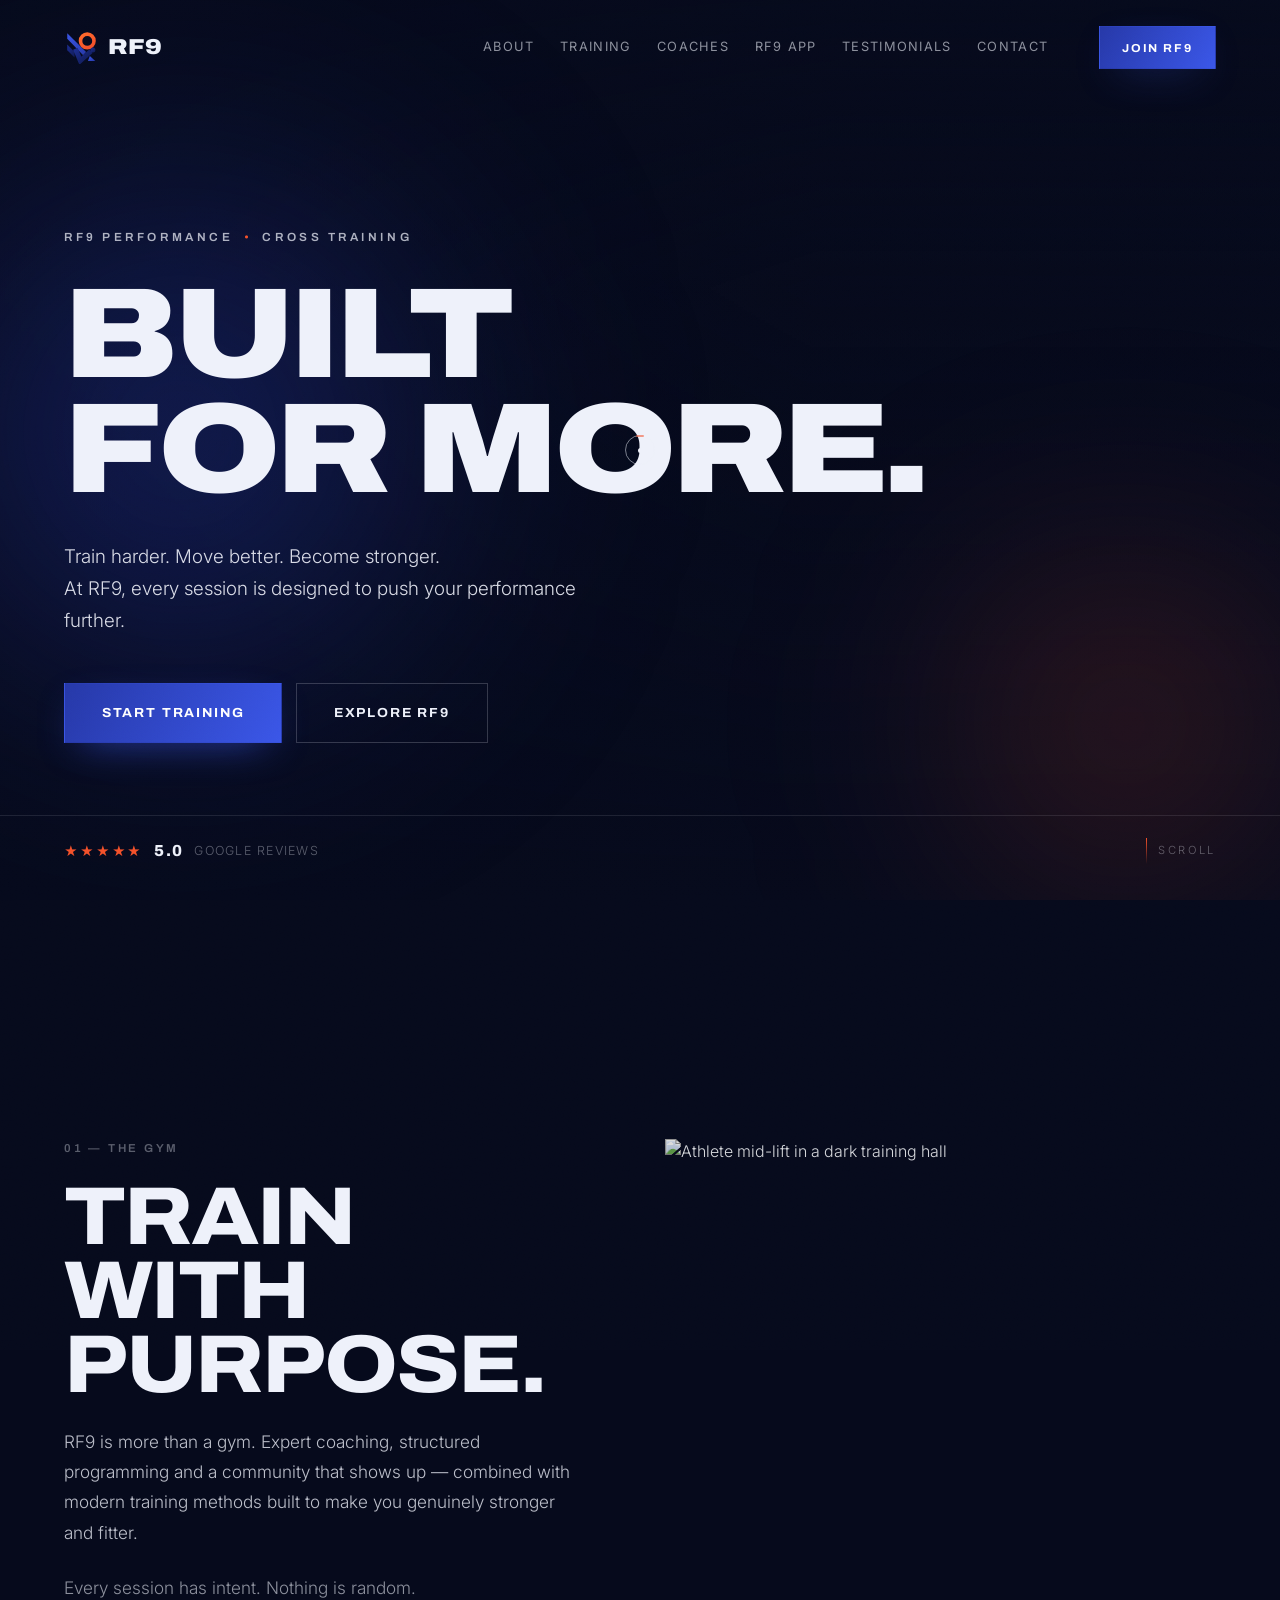
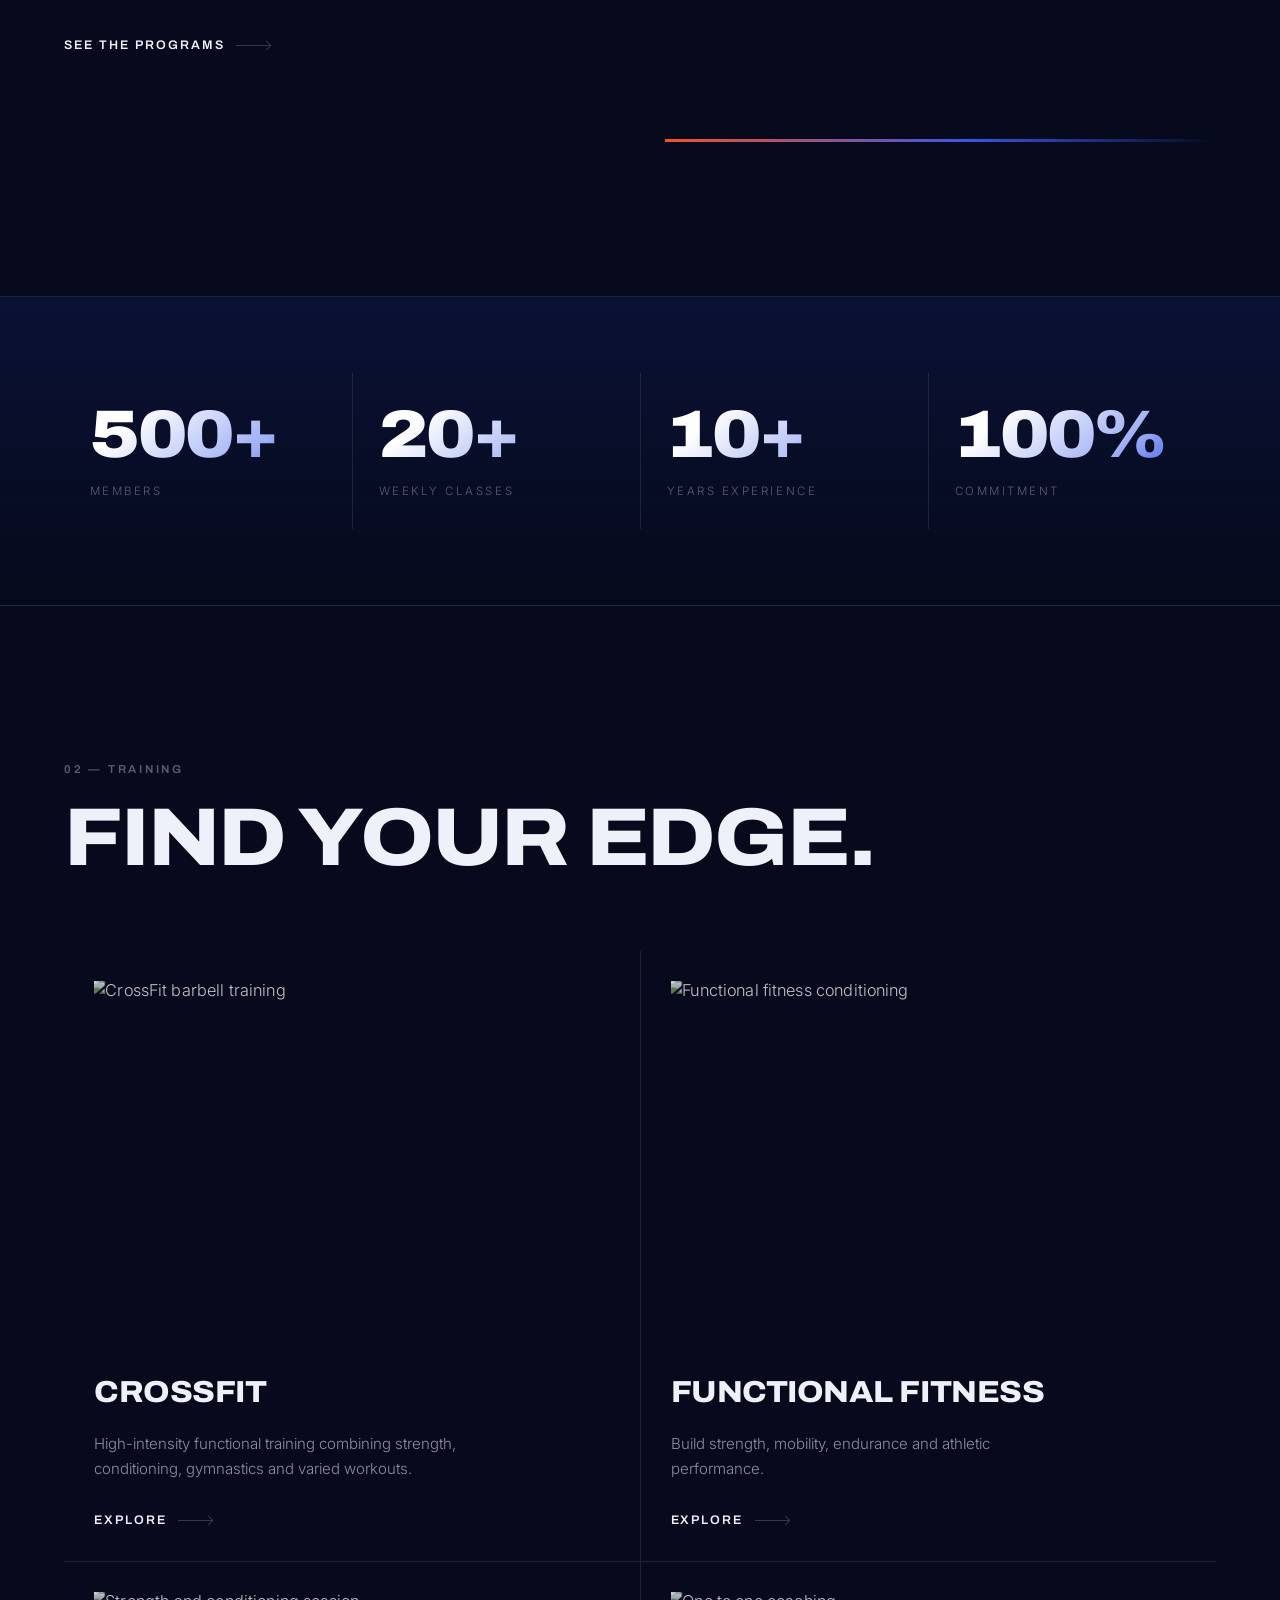
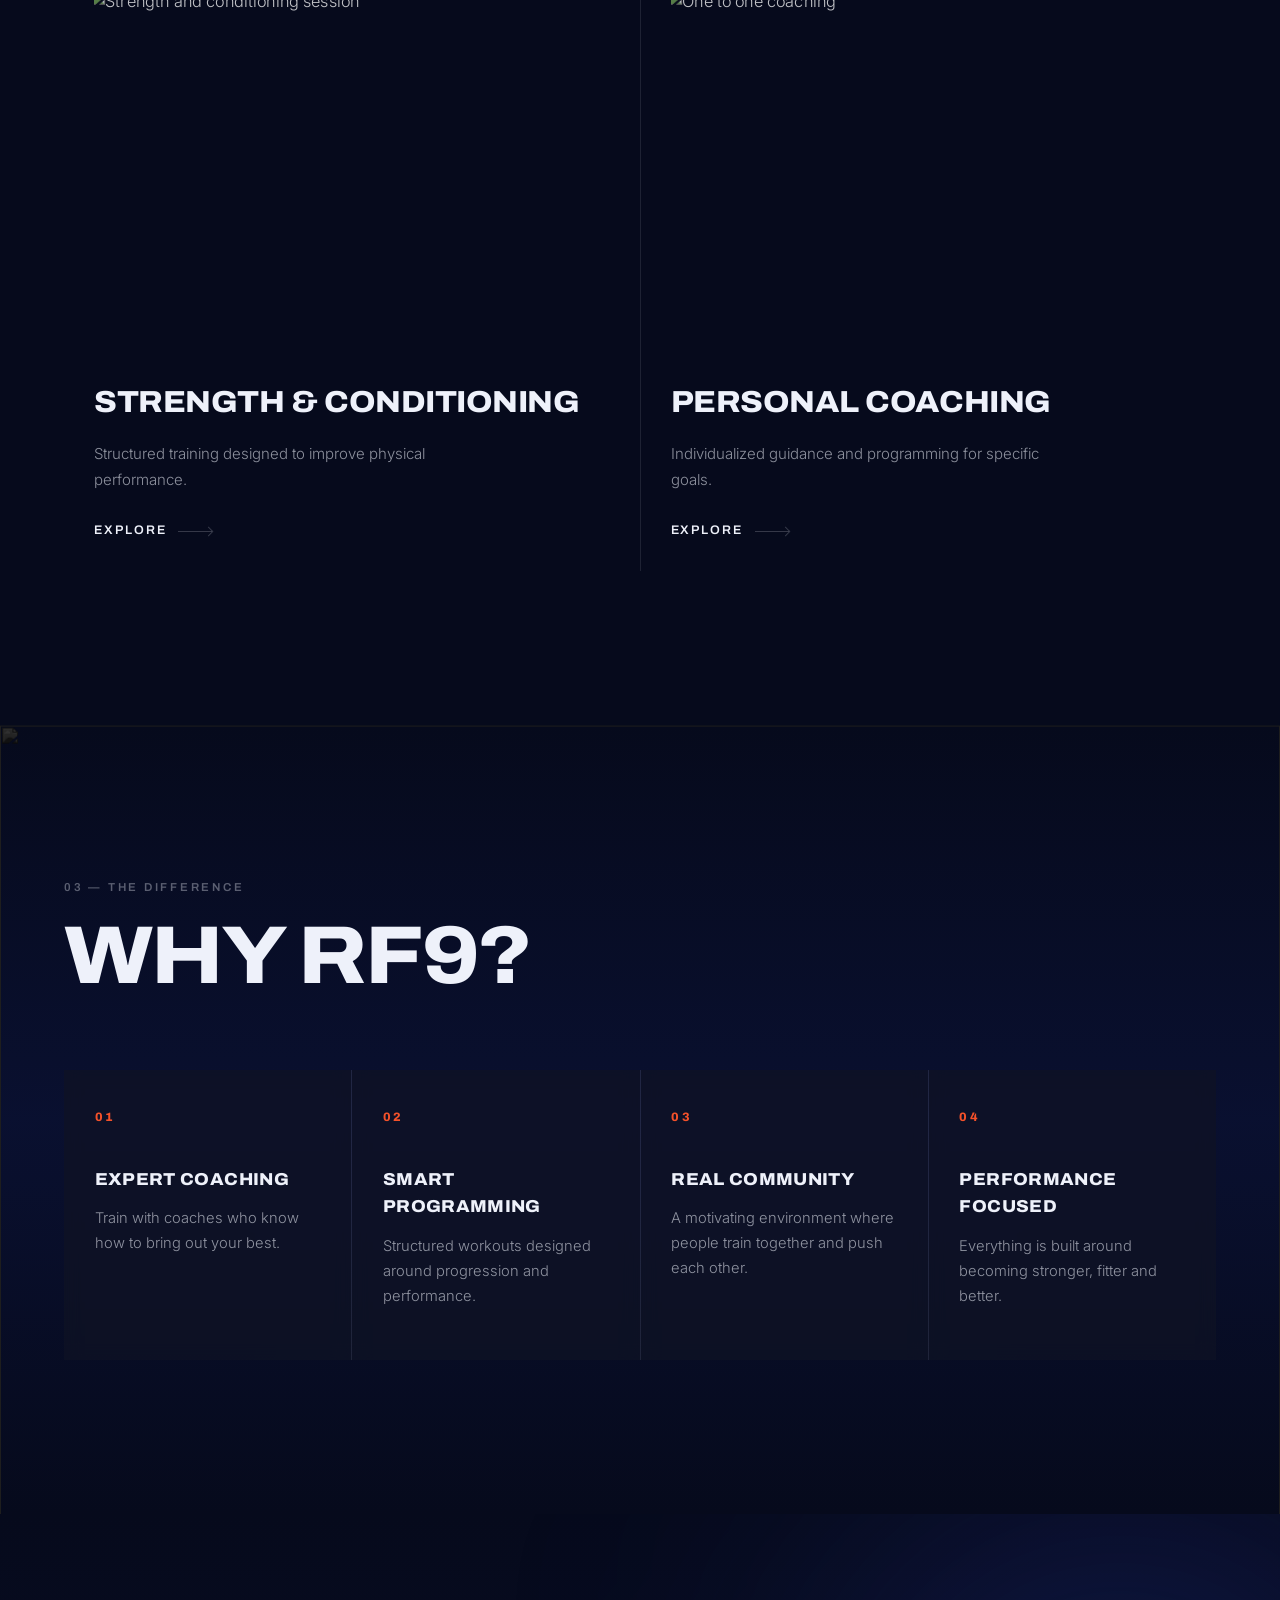
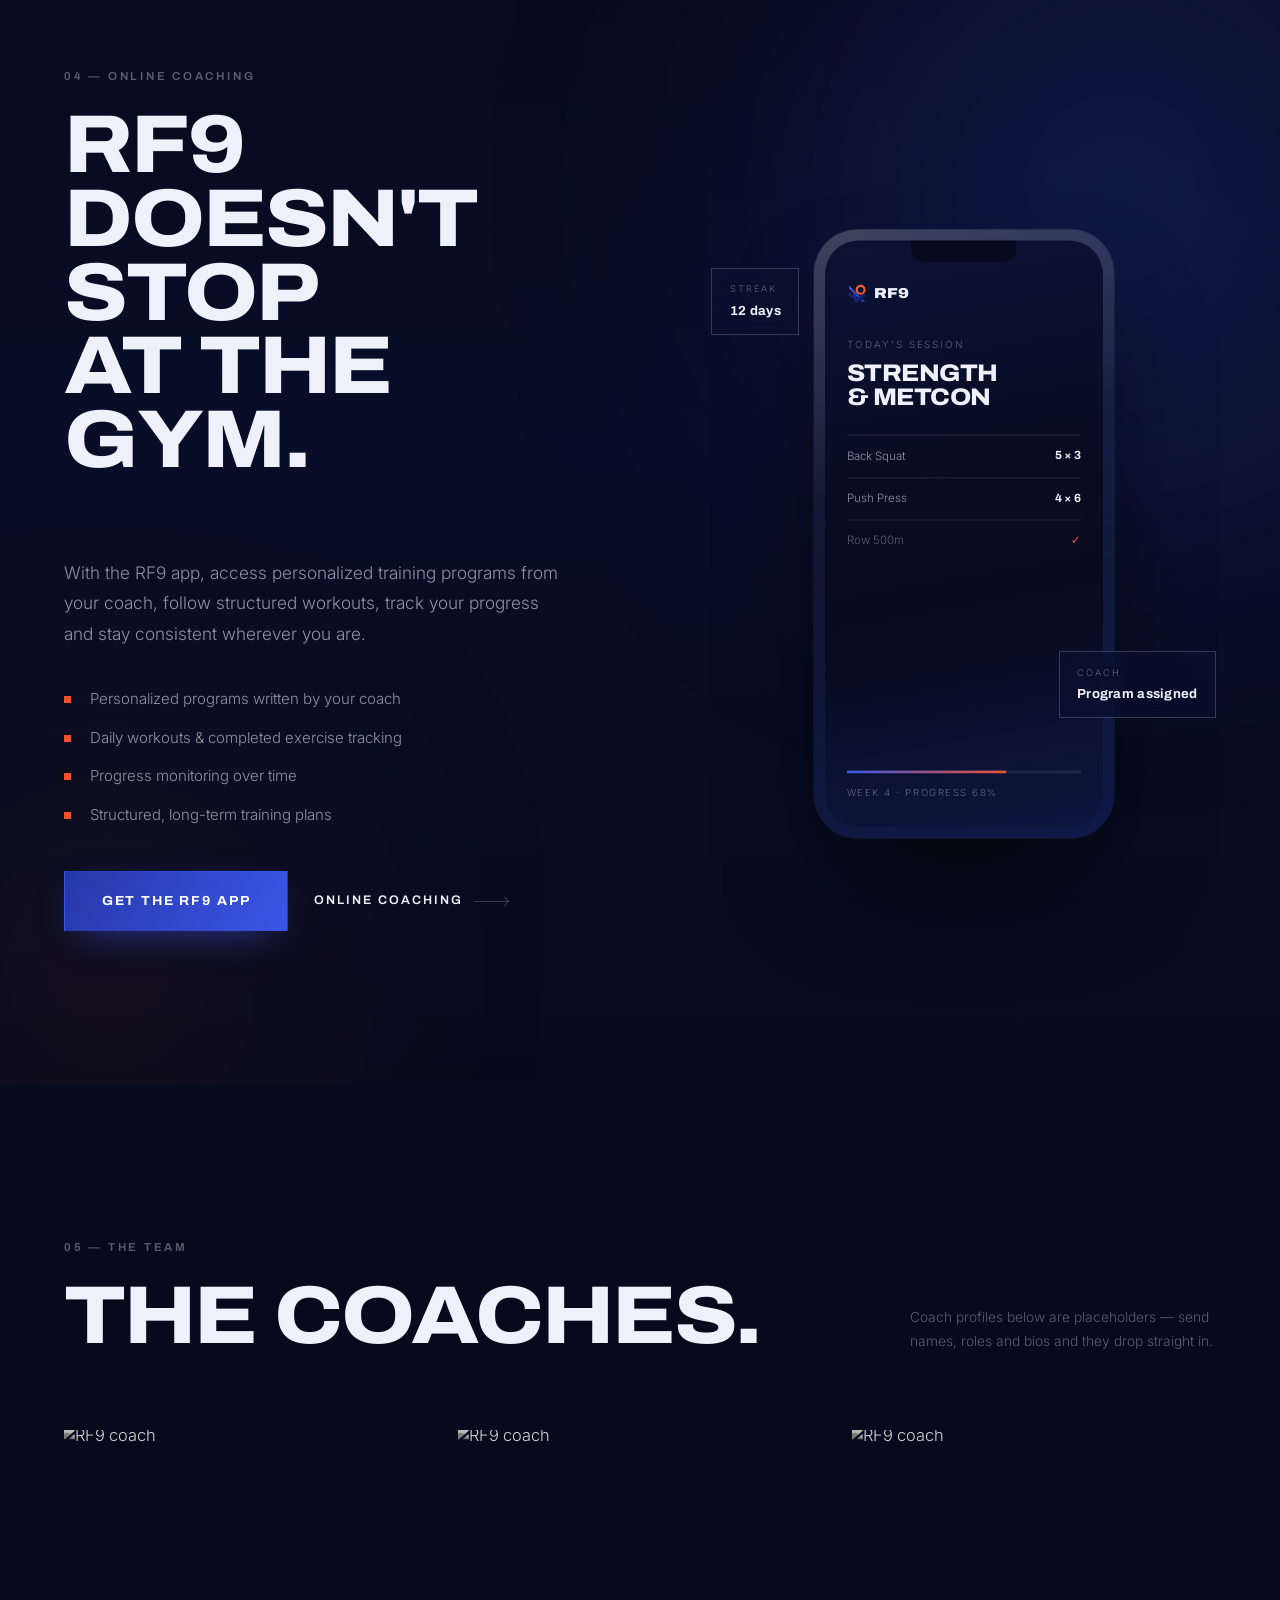
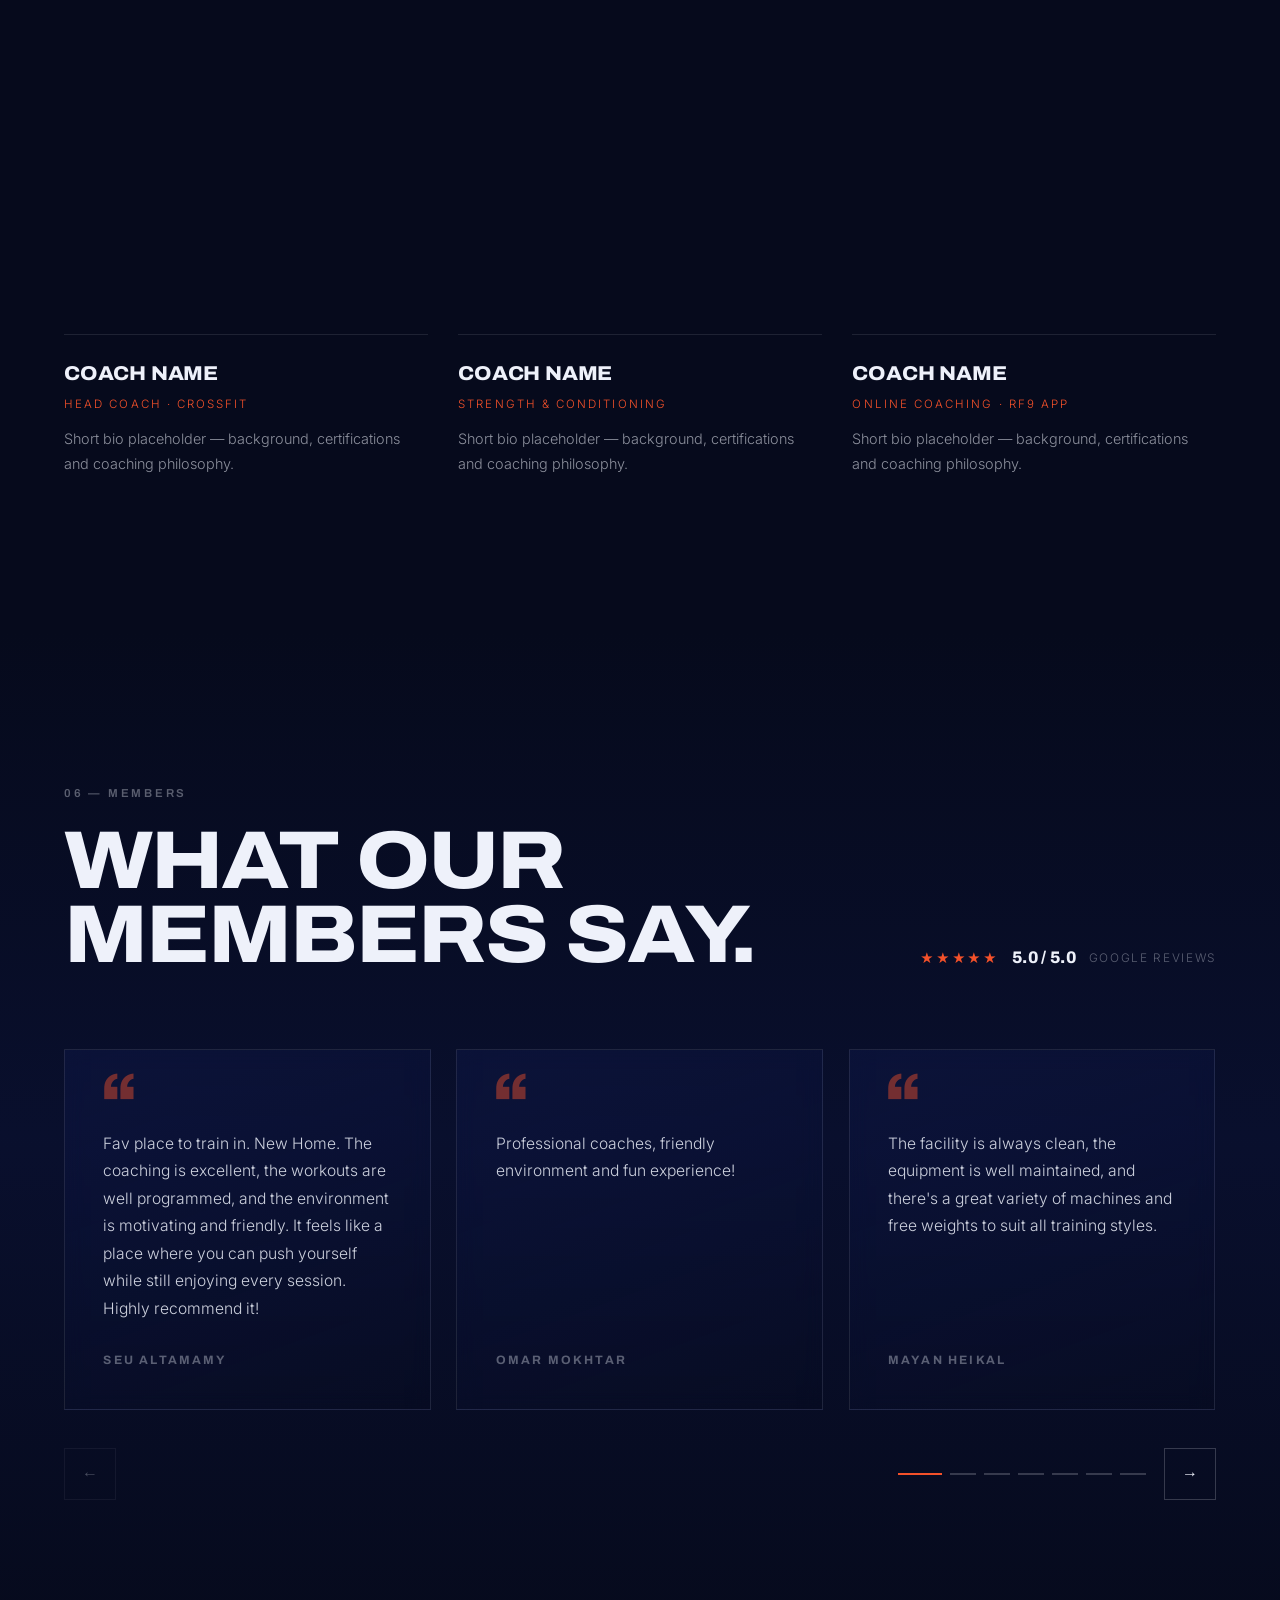
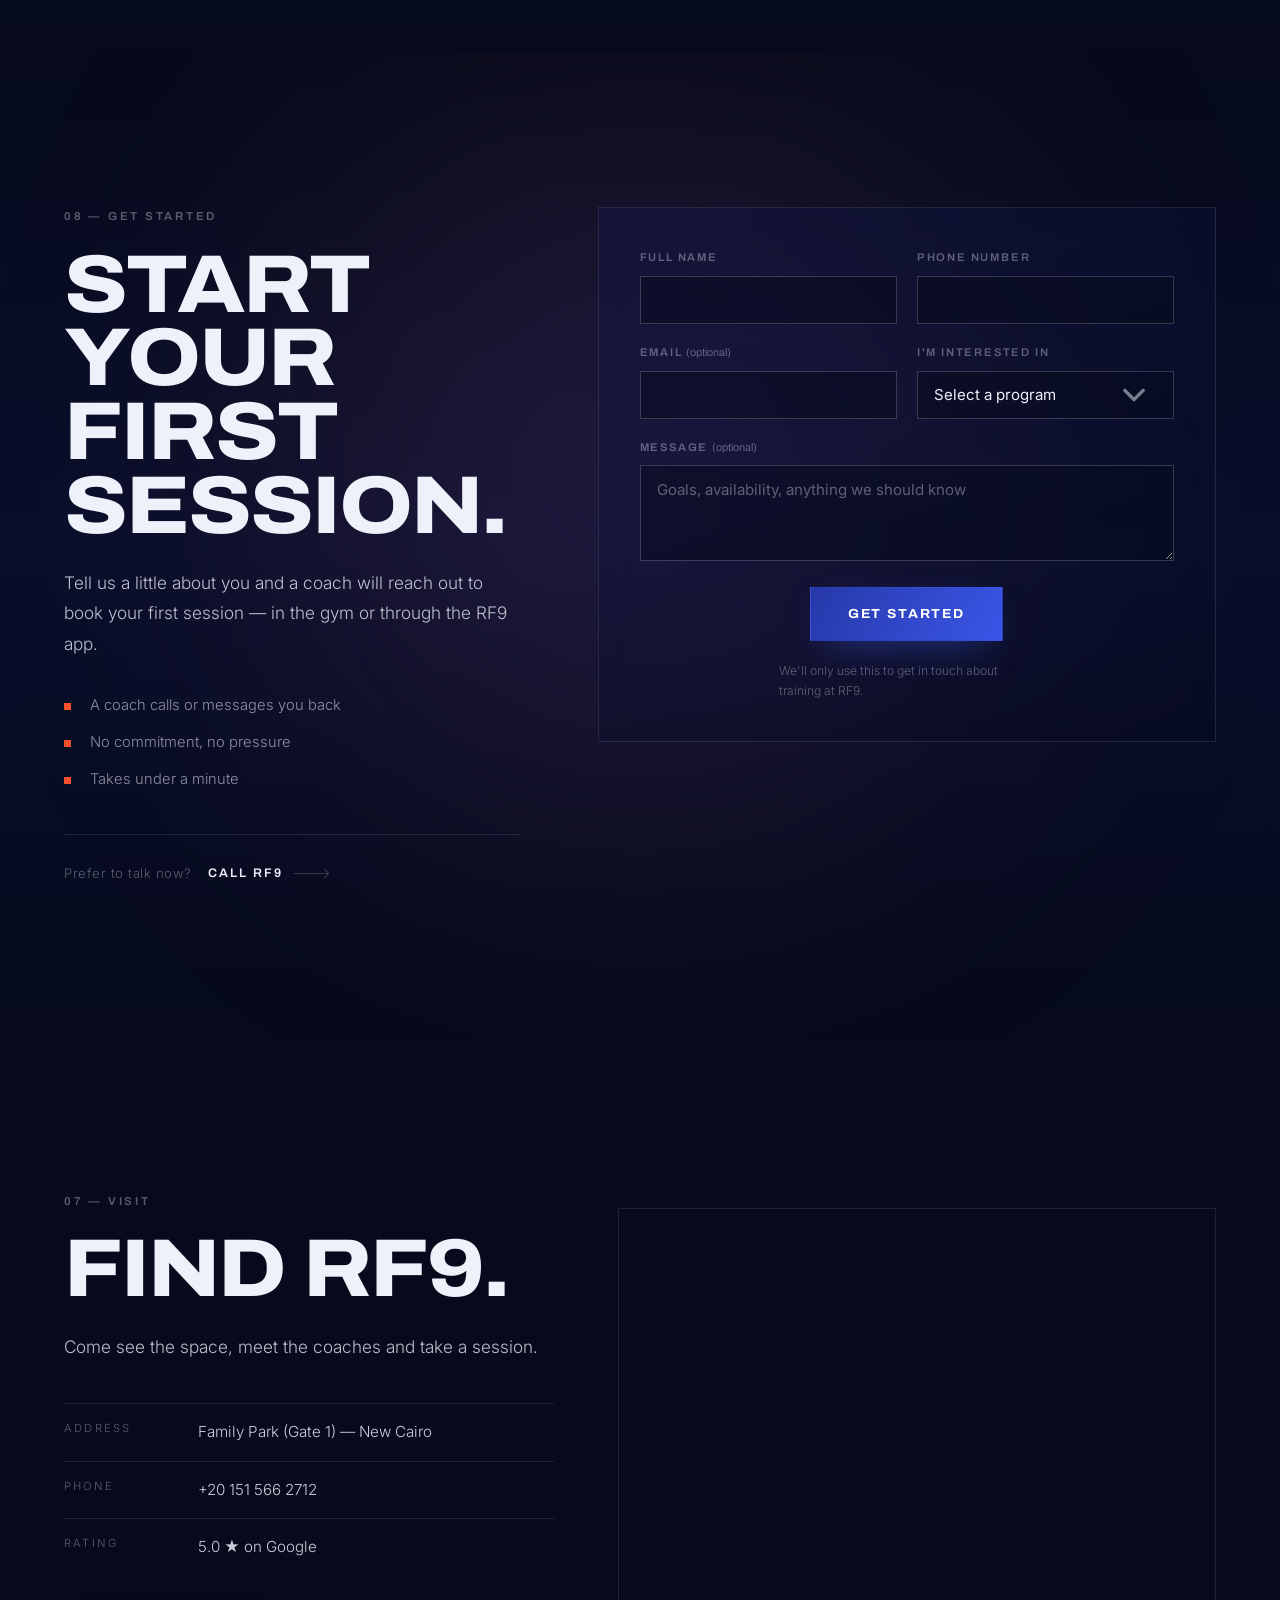
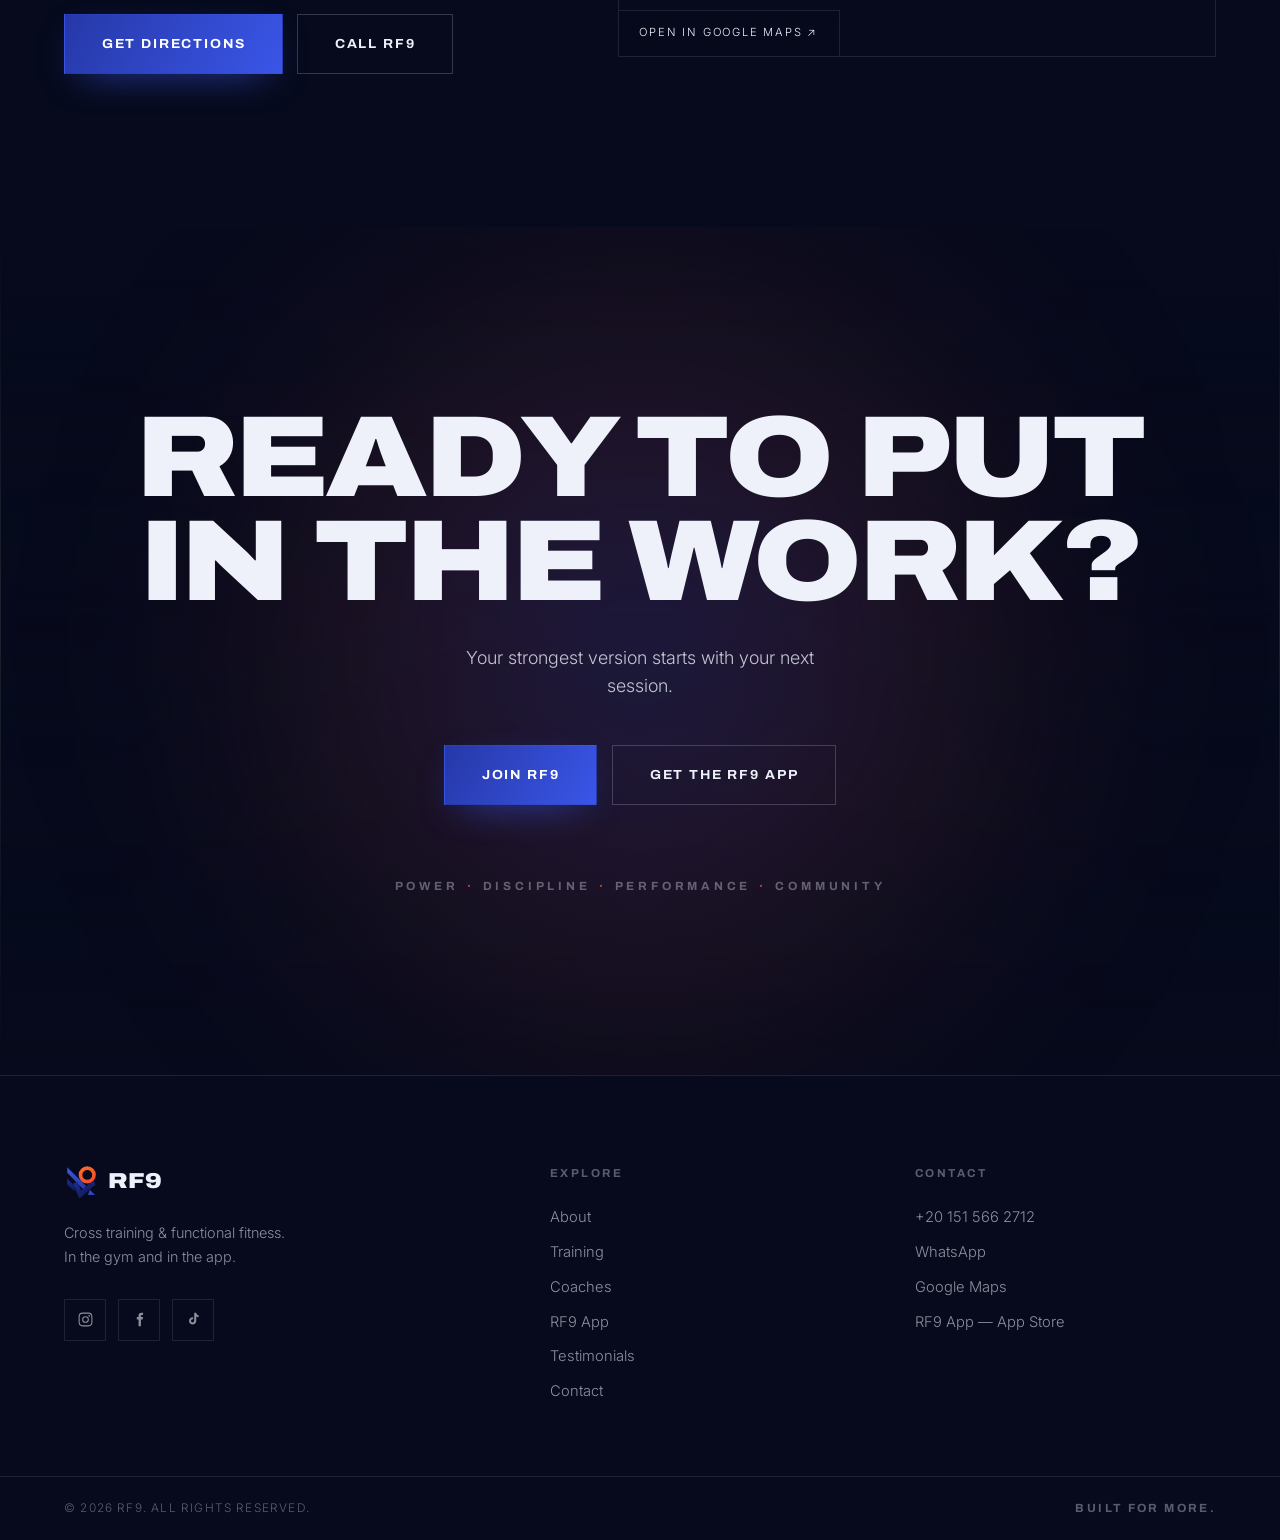
==== commit 85c7b94e: "Add custom premium cursor system Desktop-only (hover:hover + pointer:fine), fully disabled under pre" ====
--- a/index.html
+++ b/index.html
@@ -15,14 +15,32 @@
 <link rel="preconnect" href="https://images.unsplash.com">
 <link href="https://fonts.googleapis.com/css2?family=Archivo:wdth,wght@75..125,400..900&family=Inter:wght@300;400;500&display=swap" rel="stylesheet">
 <link rel="stylesheet" href="styles.css">
+<link rel="stylesheet" href="cursor.css">
+<style>html.is-loading{overflow:hidden}</style>
+<noscript><style>.loader{display:none!important}html{overflow:auto!important}</style></noscript>
+<script>document.documentElement.classList.add('is-loading');</script>
 </head>
 <body>
+
+<!-- ============ LOADER ============ -->
+<div class="loader" id="loader" aria-hidden="true">
+  <div class="loader__glow"></div>
+  <div class="loader__content">
+    <div class="loader__mark">
+      <img src="assets/logo.svg" alt="" class="loader__logo">
+    </div>
+    <p class="loader__word">RF9</p>
+    <div class="loader__bar"><span id="loaderFill"></span></div>
+    <p class="loader__tag">Built For More.</p>
+  </div>
+</div>
+
 <div class="grain" aria-hidden="true"></div>
 
 <!-- ============ NAV ============ -->
 <header class="nav" id="nav">
   <div class="nav__inner">
-    <a class="brand" href="#top" aria-label="RF9 home">
+    <a class="brand" href="#top" aria-label="RF9 home" data-cursor="logo">
       <img src="assets/logo.svg" alt="" class="brand__mark">
       <span class="brand__word">RF9</span>
     </a>
@@ -34,7 +52,7 @@
       <a href="#testimonials">Testimonials</a>
       <a href="#contact">Contact</a>
     </nav>
-    <a class="btn btn--solid nav__cta" href="#start" data-magnetic>Join RF9</a>
+    <a class="btn btn--solid nav__cta" href="#start" data-magnetic data-cursor="cta" data-cursor-label="JOIN">Join RF9</a>
     <button class="burger" id="burger" aria-label="Open menu" aria-expanded="false" aria-controls="mobileMenu">
       <span></span><span></span>
     </button>
@@ -51,8 +69,8 @@
     <a href="#contact">Contact</a>
   </nav>
   <div class="mobile-menu__foot">
-    <a class="btn btn--solid" href="#start">Join RF9</a>
-    <a class="btn btn--ghost" href="tel:+201515662712">Call RF9</a>
+    <a class="btn btn--solid" href="#start" data-cursor="cta" data-cursor-label="JOIN">Join RF9</a>
+    <a class="btn btn--ghost" href="tel:+201515662712" data-cursor="interactive" data-cursor-label="CALL">Call RF9</a>
   </div>
 </div>
 
@@ -76,8 +94,8 @@
       At RF9, every session is designed to push your performance further.
     </p>
     <div class="hero__actions reveal" data-delay="3">
-      <a class="btn btn--solid btn--lg" href="#start" data-magnetic>Start Training</a>
-      <a class="btn btn--ghost btn--lg" href="#about" data-magnetic>Explore RF9</a>
+      <a class="btn btn--solid btn--lg" href="#start" data-magnetic data-cursor="cta" data-cursor-label="START">Start Training</a>
+      <a class="btn btn--ghost btn--lg" href="#about" data-magnetic data-cursor="interactive" data-cursor-label="EXPLORE">Explore RF9</a>
     </div>
   </div>
 
@@ -105,7 +123,7 @@
       <p class="lead lead--muted reveal" data-delay="3">
         Every session has intent. Nothing is random.
       </p>
-      <a class="link-arrow reveal" data-delay="4" href="#training">See the programs <i></i></a>
+      <a class="link-arrow reveal" data-delay="4" href="#training" data-cursor="interactive" data-cursor-label="VIEW">See the programs <i></i></a>
     </div>
     <figure class="intro__media reveal" data-delay="2">
       <img src="https://images.unsplash.com/photo-1550345332-09e3ac987658?w=1400&q=80&auto=format&fit=crop"
@@ -134,7 +152,7 @@
     </header>
 
     <div class="programs">
-      <a class="program reveal" href="#start">
+      <a class="program reveal" href="#start" data-cursor="interactive" data-cursor-label="VIEW">
         <div class="program__media">
           <img src="https://images.unsplash.com/photo-1583454110551-21f2fa2afe61?w=1200&q=80&auto=format&fit=crop" alt="CrossFit barbell training" loading="lazy">
         </div>
@@ -144,7 +162,7 @@
           <span class="link-arrow">Explore <i></i></span>
         </div>
       </a>
-      <a class="program reveal" data-delay="1" href="#start">
+      <a class="program reveal" data-delay="1" href="#start" data-cursor="interactive" data-cursor-label="VIEW">
         <div class="program__media">
           <img src="https://images.unsplash.com/photo-1599058917212-d750089bc07e?w=1200&q=80&auto=format&fit=crop" alt="Functional fitness conditioning" loading="lazy">
         </div>
@@ -154,7 +172,7 @@
           <span class="link-arrow">Explore <i></i></span>
         </div>
       </a>
-      <a class="program reveal" data-delay="2" href="#start">
+      <a class="program reveal" data-delay="2" href="#start" data-cursor="interactive" data-cursor-label="VIEW">
         <div class="program__media">
           <img src="https://images.unsplash.com/photo-1605296867304-46d5465a13f1?w=1200&q=80&auto=format&fit=crop" alt="Strength and conditioning session" loading="lazy">
         </div>
@@ -164,7 +182,7 @@
           <span class="link-arrow">Explore <i></i></span>
         </div>
       </a>
-      <a class="program reveal" data-delay="3" href="#start">
+      <a class="program reveal" data-delay="3" href="#start" data-cursor="interactive" data-cursor-label="VIEW">
         <div class="program__media">
           <img src="https://images.unsplash.com/photo-1574680096145-d05b474e2155?w=1200&q=80&auto=format&fit=crop" alt="One to one coaching" loading="lazy">
         </div>
@@ -215,13 +233,13 @@
         <li>Structured, long-term training plans</li>
       </ul>
       <div class="app__actions reveal" data-delay="4">
-        <a class="btn btn--solid btn--lg" href="https://apps.apple.com/eg/app/rf9/id6776880317" target="_blank" rel="noopener" data-magnetic>Get the RF9 App</a>
-        <a class="link-arrow" href="#start">Online Coaching <i></i></a>
+        <a class="btn btn--solid btn--lg" href="https://apps.apple.com/eg/app/rf9/id6776880317" target="_blank" rel="noopener" data-magnetic data-cursor="cta" data-cursor-label="GET APP">Get the RF9 App</a>
+        <a class="link-arrow" href="#start" data-cursor="interactive" data-cursor-label="VIEW">Online Coaching <i></i></a>
       </div>
     </div>
 
     <div class="app__visual reveal" data-delay="2">
-      <div class="phone" data-parallax="0.06">
+      <div class="phone" data-parallax="0.06" data-cursor="phone" data-cursor-label="SWIPE">
         <div class="phone__frame">
           <div class="phone__screen">
             <div class="ui">
@@ -392,7 +410,7 @@
       </div>
 
       <div class="field field--wide lead__submit-row">
-        <button class="btn btn--solid btn--lg" type="submit" id="leadSubmit" data-magnetic>
+        <button class="btn btn--solid btn--lg" type="submit" id="leadSubmit" data-magnetic data-cursor="cta" data-cursor-label="GO">
           <span class="btn__label">Get Started</span>
           <span class="btn__spinner" aria-hidden="true"></span>
         </button>
@@ -418,8 +436,8 @@
       </dl>
       <div class="location__actions reveal" data-delay="4">
         <a class="btn btn--solid btn--lg" target="_blank" rel="noopener" data-magnetic
-           href="https://maps.google.com/maps/place//data=!4m2!3m1!1s0x14581973985d6011:0x79b90a5e2970f001?entry=s&amp;sa=X&amp;ved=2ahUKEwjV04up7O6WAxXNe6QEHci-FoMQ4kB6BAgVEAA&amp;hl=en">Get Directions</a>
-        <a class="btn btn--ghost btn--lg" href="tel:+201515662712" data-magnetic>Call RF9</a>
+           href="https://maps.google.com/maps/place//data=!4m2!3m1!1s0x14581973985d6011:0x79b90a5e2970f001?entry=s&amp;sa=X&amp;ved=2ahUKEwjV04up7O6WAxXNe6QEHci-FoMQ4kB6BAgVEAA&amp;hl=en" data-cursor="cta" data-cursor-label="OPEN">Get Directions</a>
+        <a class="btn btn--ghost btn--lg" href="tel:+201515662712" data-magnetic data-cursor="interactive" data-cursor-label="CALL">Call RF9</a>
       </div>
     </div>
     <div class="location__map reveal" data-delay="2">
@@ -440,8 +458,8 @@
     <h2 class="final__title reveal">Ready to put<br>in the work?</h2>
     <p class="final__copy reveal" data-delay="1">Your strongest version starts with your next session.</p>
     <div class="final__actions reveal" data-delay="2">
-      <a class="btn btn--solid btn--lg" href="tel:+201515662712" data-magnetic>Join RF9</a>
-      <a class="btn btn--ghost btn--lg" href="https://apps.apple.com/eg/app/rf9/id6776880317" target="_blank" rel="noopener" data-magnetic>Get the RF9 App</a>
+      <a class="btn btn--solid btn--lg" href="tel:+201515662712" data-magnetic data-cursor="cta" data-cursor-label="JOIN">Join RF9</a>
+      <a class="btn btn--ghost btn--lg" href="https://apps.apple.com/eg/app/rf9/id6776880317" target="_blank" rel="noopener" data-magnetic data-cursor="cta" data-cursor-label="GET APP">Get the RF9 App</a>
     </div>
     <p class="final__words reveal" data-delay="3">Power <span>·</span> Discipline <span>·</span> Performance <span>·</span> Community</p>
   </div>
@@ -453,7 +471,7 @@
 <footer class="footer">
   <div class="shell footer__grid">
     <div class="footer__brand">
-      <a class="brand" href="#top"><img src="assets/logo.svg" alt="" class="brand__mark"><span class="brand__word">RF9</span></a>
+      <a class="brand" href="#top" data-cursor="logo"><img src="assets/logo.svg" alt="" class="brand__mark"><span class="brand__word">RF9</span></a>
       <p>Cross training &amp; functional fitness.<br>In the gym and in the app.</p>
       <div class="socials">
         <a href="https://www.instagram.com/rf9.eg?stkn=Z3o0cDMwNG5zOHB5" target="_blank" rel="noopener" aria-label="RF9 on Instagram">
@@ -488,6 +506,9 @@
   </div>
 </footer>
 
+<script src="https://cdn.jsdelivr.net/npm/@supabase/supabase-js@2.45.4/dist/umd/supabase.js"></script>
+<script src="assets/supabase-client.js"></script>
 <script src="main.js"></script>
+<script src="cursor.js"></script>
 </body>
 </html>
--- a/styles.css
+++ b/styles.css
@@ -73,6 +73,76 @@
   100%{transform:translate(0,0)}
 }
 
+/* ---------- loader ---------- */
+.loader{
+  position:fixed;inset:0;z-index:10000;
+  display:flex;align-items:center;justify-content:center;
+  background:var(--navy-900);
+  transition:opacity .85s var(--ease-out),visibility .85s var(--ease-out);
+}
+.loader.is-hidden{opacity:0;visibility:hidden;pointer-events:none}
+
+.loader__glow{
+  position:absolute;left:50%;top:50%;transform:translate(-50%,-50%);
+  width:min(70vw,640px);aspect-ratio:1;border-radius:50%;filter:blur(120px);
+  background:radial-gradient(circle,rgba(38,56,168,.5),rgba(244,81,42,.14) 55%,transparent 72%);
+  animation:loaderGlow 3.6s ease-in-out infinite alternate;
+}
+@keyframes loaderGlow{
+  from{opacity:.6;transform:translate(-50%,-50%) scale(1)}
+  to{opacity:1;transform:translate(-50%,-50%) scale(1.15)}
+}
+
+.loader__content{
+  position:relative;display:flex;flex-direction:column;align-items:center;
+  gap:18px;
+}
+.loader__mark{
+  width:56px;height:56px;
+  animation:loaderPulse 2.2s ease-in-out infinite;
+}
+.loader__logo{width:100%;height:100%;display:block}
+@keyframes loaderPulse{
+  0%,100%{transform:scale(1);opacity:.92}
+  50%{transform:scale(1.08);opacity:1}
+}
+
+.loader__word{
+  margin:0;font-family:var(--display);font-weight:900;font-stretch:118%;
+  font-size:1.6rem;letter-spacing:.06em;color:var(--off);
+  animation:loaderFade .9s var(--ease-out) both;
+}
+.loader__bar{
+  width:180px;height:2px;background:rgba(238,241,250,.14);
+  overflow:hidden;animation:loaderFade .9s var(--ease-out) .1s both;
+}
+.loader__bar span{
+  display:block;height:100%;width:0%;
+  background:linear-gradient(90deg,var(--blue-500),var(--orange));
+  animation:loaderFill 2.4s var(--ease-out) forwards;
+  transition:width .4s var(--ease-out);
+}
+@keyframes loaderFill{
+  0%{width:0%}
+  70%{width:78%}
+  100%{width:88%}
+}
+.loader__tag{
+  margin:0;font-family:var(--display);font-weight:600;font-size:.66rem;
+  letter-spacing:.32em;text-transform:uppercase;color:var(--faint);
+  animation:loaderFade .9s var(--ease-out) .18s both;
+}
+@keyframes loaderFade{
+  from{opacity:0;transform:translateY(8px)}
+  to{opacity:1;transform:translateY(0)}
+}
+
+@media (prefers-reduced-motion:reduce){
+  .loader__glow,.loader__mark{animation:none}
+  .loader__word,.loader__bar,.loader__tag{animation:none;opacity:1;transform:none}
+  .loader__bar span{animation:none;width:88%}
+}
+
 /* ---------- typography ---------- */
 .h2,.hero__title,.final__title{
   font-family:var(--display);
@@ -441,7 +511,9 @@
 .phone{
   position:relative;width:min(300px,78vw);
   animation:floatY 7s ease-in-out infinite;
-}
+  transition:transform .4s cubic-bezier(.2,.8,.2,1);
+}
+.phone.is-tilting{animation-play-state:paused}
 @keyframes floatY{0%,100%{transform:translateY(-8px)}50%{transform:translateY(8px)}}
 .phone__frame{
   position:relative;border-radius:44px;padding:11px;
--- a/cursor.css
+++ b/cursor.css
@@ -0,0 +1,181 @@
+/* ============================================================
+   RF9 — custom cursor system
+   Desktop / fine-pointer only. Never hides native cursor until
+   init has actually succeeded (see cursor.js). Purely decorative,
+   pointer-events:none throughout — cannot block clicks or text
+   selection.
+   ============================================================ */
+
+html.rf9-cursor-on,
+html.rf9-cursor-on a,
+html.rf9-cursor-on button,
+html.rf9-cursor-on .brand,
+html.rf9-cursor-on .program,
+html.rf9-cursor-on .coach,
+html.rf9-cursor-on .cbtn{
+  cursor:none;
+}
+/* text-editable fields keep the native text/pointer cursor and are
+   excluded from the custom system entirely — see cursor.js */
+html.rf9-cursor-on input,
+html.rf9-cursor-on textarea,
+html.rf9-cursor-on select{
+  cursor:auto;
+}
+
+#rf9-cursor{
+  position:fixed;inset:0;width:0;height:0;pointer-events:none;z-index:10050;
+}
+
+.rfc-ring,
+.rfc-dot,
+.rfc-mono,
+.rfc-label{
+  position:fixed;top:0;left:0;pointer-events:none;will-change:transform;
+}
+
+.rfc-ring{
+  width:30px;height:30px;margin:-15px 0 0 -15px;
+  border-radius:50%;
+  border:1px solid rgba(238,241,250,.5);
+  box-sizing:border-box;
+  transition:width .32s cubic-bezier(.2,.8,.2,1),height .32s cubic-bezier(.2,.8,.2,1),
+             margin .32s cubic-bezier(.2,.8,.2,1),border-color .3s ease,
+             opacity .22s ease,background-color .3s ease,transform-origin .01s;
+  z-index:10050;
+}
+.rfc-ring::after{
+  /* minimal orange accent — a short arc segment, not a full ring */
+  content:"";position:absolute;top:-1px;left:50%;width:8px;height:2px;
+  margin-left:-4px;background:var(--orange,#F4512A);border-radius:2px;
+  transition:opacity .25s ease,transform .3s ease;
+  opacity:.55;
+}
+
+.rfc-dot{
+  width:5px;height:5px;margin:-2.5px 0 0 -2.5px;border-radius:50%;
+  background:var(--off,#EEF1FA);
+  transition:opacity .2s ease,background-color .3s ease,transform .25s cubic-bezier(.2,.8,.2,1);
+  z-index:10052;
+}
+
+/* four crosshair ticks, hidden by default, drawn in on hover states */
+.rfc-cross i{
+  position:absolute;display:block;background:rgba(238,241,250,.65);
+  opacity:0;transition:opacity .22s ease,transform .32s cubic-bezier(.2,.8,.2,1);
+}
+.rfc-cross i:nth-child(1){top:-9px;left:50%;width:1px;height:5px;margin-left:-.5px;transform:translateY(4px)}
+.rfc-cross i:nth-child(2){bottom:-9px;left:50%;width:1px;height:5px;margin-left:-.5px;transform:translateY(-4px)}
+.rfc-cross i:nth-child(3){left:-9px;top:50%;width:5px;height:1px;margin-top:-.5px;transform:translateX(4px)}
+.rfc-cross i:nth-child(4){right:-9px;top:50%;width:5px;height:1px;margin-top:-.5px;transform:translateX(-4px)}
+
+.rfc-label{
+  margin:16px 0 0 -1px;
+  font-family:"Archivo","Arial Narrow",system-ui,sans-serif;
+  font-weight:700;font-size:.62rem;letter-spacing:.16em;text-transform:uppercase;
+  color:var(--off,#EEF1FA);white-space:nowrap;
+  opacity:0;transform:translateY(2px);
+  transition:opacity .2s ease,transform .25s cubic-bezier(.2,.8,.2,1);
+  z-index:10052;
+}
+.rfc-label i{color:var(--orange,#F4512A);font-style:normal;margin:0 .3em}
+
+/* ---------- interactive state ---------- */
+#rf9-cursor.is-active .rfc-ring{
+  width:52px;height:52px;margin:-26px 0 0 -26px;
+  border-color:rgba(238,241,250,.7);background:rgba(238,241,250,.04);
+}
+#rf9-cursor.is-active .rfc-ring::after{opacity:.85}
+#rf9-cursor.is-active .rfc-cross i{opacity:1}
+#rf9-cursor.is-active .rfc-cross i:nth-child(1){transform:translateY(0)}
+#rf9-cursor.is-active .rfc-cross i:nth-child(2){transform:translateY(0)}
+#rf9-cursor.is-active .rfc-cross i:nth-child(3){transform:translateX(0)}
+#rf9-cursor.is-active .rfc-cross i:nth-child(4){transform:translateX(0)}
+#rf9-cursor.is-active .rfc-dot{opacity:0}
+#rf9-cursor.has-label .rfc-label{opacity:1;transform:translateY(0)}
+
+/* ---------- CTA / precision target state ---------- */
+#rf9-cursor.is-cta .rfc-ring{
+  width:44px;height:44px;margin:-22px 0 0 -22px;
+  border-color:var(--orange,#F4512A);background:rgba(244,81,42,.08);
+}
+#rf9-cursor.is-cta .rfc-ring::after{opacity:0}
+#rf9-cursor.is-cta .rfc-dot{opacity:1;background:var(--orange,#F4512A);transform:scale(1.1)}
+#rf9-cursor.is-cta .rfc-cross i{background:var(--orange,#F4512A);opacity:1}
+#rf9-cursor.is-cta .rfc-cross i:nth-child(1),
+#rf9-cursor.is-cta .rfc-cross i:nth-child(2){height:6px}
+#rf9-cursor.is-cta .rfc-cross i:nth-child(3),
+#rf9-cursor.is-cta .rfc-cross i:nth-child(4){width:6px}
+/* corner brackets — the "precision target" read */
+.rfc-corners span{
+  position:absolute;width:7px;height:7px;opacity:0;
+  transition:opacity .22s ease,transform .3s cubic-bezier(.2,.8,.2,1);
+  border:1px solid var(--orange,#F4512A);
+}
+.rfc-corners span:nth-child(1){top:-24px;left:-24px;border-width:1px 0 0 1px}
+.rfc-corners span:nth-child(2){top:-24px;right:-24px;border-width:1px 1px 0 0}
+.rfc-corners span:nth-child(3){bottom:-24px;left:-24px;border-width:0 0 1px 1px}
+.rfc-corners span:nth-child(4){bottom:-24px;right:-24px;border-width:0 1px 1px 0}
+#rf9-cursor.is-cta .rfc-corners span{opacity:.9}
+#rf9-cursor.is-cta .rfc-corners span:nth-child(1){transform:translate(3px,3px)}
+#rf9-cursor.is-cta .rfc-corners span:nth-child(2){transform:translate(-3px,3px)}
+#rf9-cursor.is-cta .rfc-corners span:nth-child(3){transform:translate(3px,-3px)}
+#rf9-cursor.is-cta .rfc-corners span:nth-child(4){transform:translate(-3px,-3px)}
+
+/* ---------- logo monogram state ---------- */
+#rf9-cursor.is-logo .rfc-ring,
+#rf9-cursor.is-logo .rfc-dot,
+#rf9-cursor.is-logo .rfc-cross i{opacity:0}
+.rfc-mono{
+  width:26px;height:26px;margin:-13px 0 0 -13px;
+  opacity:0;transform:scale(.6) rotate(-8deg);
+  transition:opacity .28s cubic-bezier(.2,.8,.2,1),transform .34s cubic-bezier(.2,.8,.2,1);
+  z-index:10053;
+}
+#rf9-cursor.is-logo .rfc-mono{opacity:1;transform:scale(1) rotate(0deg)}
+
+/* ---------- phone / swipe state ---------- */
+#rf9-cursor.is-phone .rfc-ring{
+  width:38px;height:38px;margin:-19px 0 0 -19px;
+  border-color:rgba(238,241,250,.4);background:transparent;
+}
+#rf9-cursor.is-phone .rfc-ring::after{opacity:0}
+#rf9-cursor.is-phone .rfc-dot{opacity:0}
+#rf9-cursor.is-phone .rfc-cross i{opacity:0}
+#rf9-cursor.is-phone .rfc-swipe{opacity:1;transform:translateY(0)}
+.rfc-swipe{
+  position:fixed;top:0;left:0;margin:16px 0 0 -1px;
+  font-family:"Archivo","Arial Narrow",system-ui,sans-serif;
+  font-weight:700;font-size:.62rem;letter-spacing:.16em;text-transform:uppercase;
+  color:var(--off,#EEF1FA);white-space:nowrap;display:flex;align-items:center;gap:.4em;
+  opacity:0;transform:translateY(2px);
+  transition:opacity .2s ease,transform .25s cubic-bezier(.2,.8,.2,1);
+  z-index:10052;pointer-events:none;
+}
+.rfc-swipe b{
+  font-weight:400;color:var(--orange,#F4512A);display:inline-block;
+  animation:rfcSwipeNudge 1.4s ease-in-out infinite;
+}
+.rfc-swipe b:last-child{animation-delay:.15s}
+@keyframes rfcSwipeNudge{
+  0%,100%{transform:translateX(0);opacity:.55}
+  50%{transform:translateX(-2px);opacity:1}
+}
+.rfc-swipe b:last-child{transform:scaleX(-1)}
+@keyframes rfcSwipeNudgeR{0%,100%{transform:scaleX(-1) translateX(0)}50%{transform:scaleX(-1) translateX(-2px)}}
+
+/* ---------- pressed / mousedown weight ---------- */
+#rf9-cursor.is-down .rfc-dot{transform:scale(.7)}
+#rf9-cursor.is-down .rfc-ring{opacity:.7}
+
+/* ---------- hidden (left window / over text field) ---------- */
+#rf9-cursor.is-hidden .rfc-ring,
+#rf9-cursor.is-hidden .rfc-dot,
+#rf9-cursor.is-hidden .rfc-mono,
+#rf9-cursor.is-hidden .rfc-label,
+#rf9-cursor.is-hidden .rfc-swipe,
+#rf9-cursor.is-hidden .rfc-corners span{opacity:0}
+
+@media (prefers-reduced-motion:reduce){
+  .rfc-swipe b{animation:none}
+}
